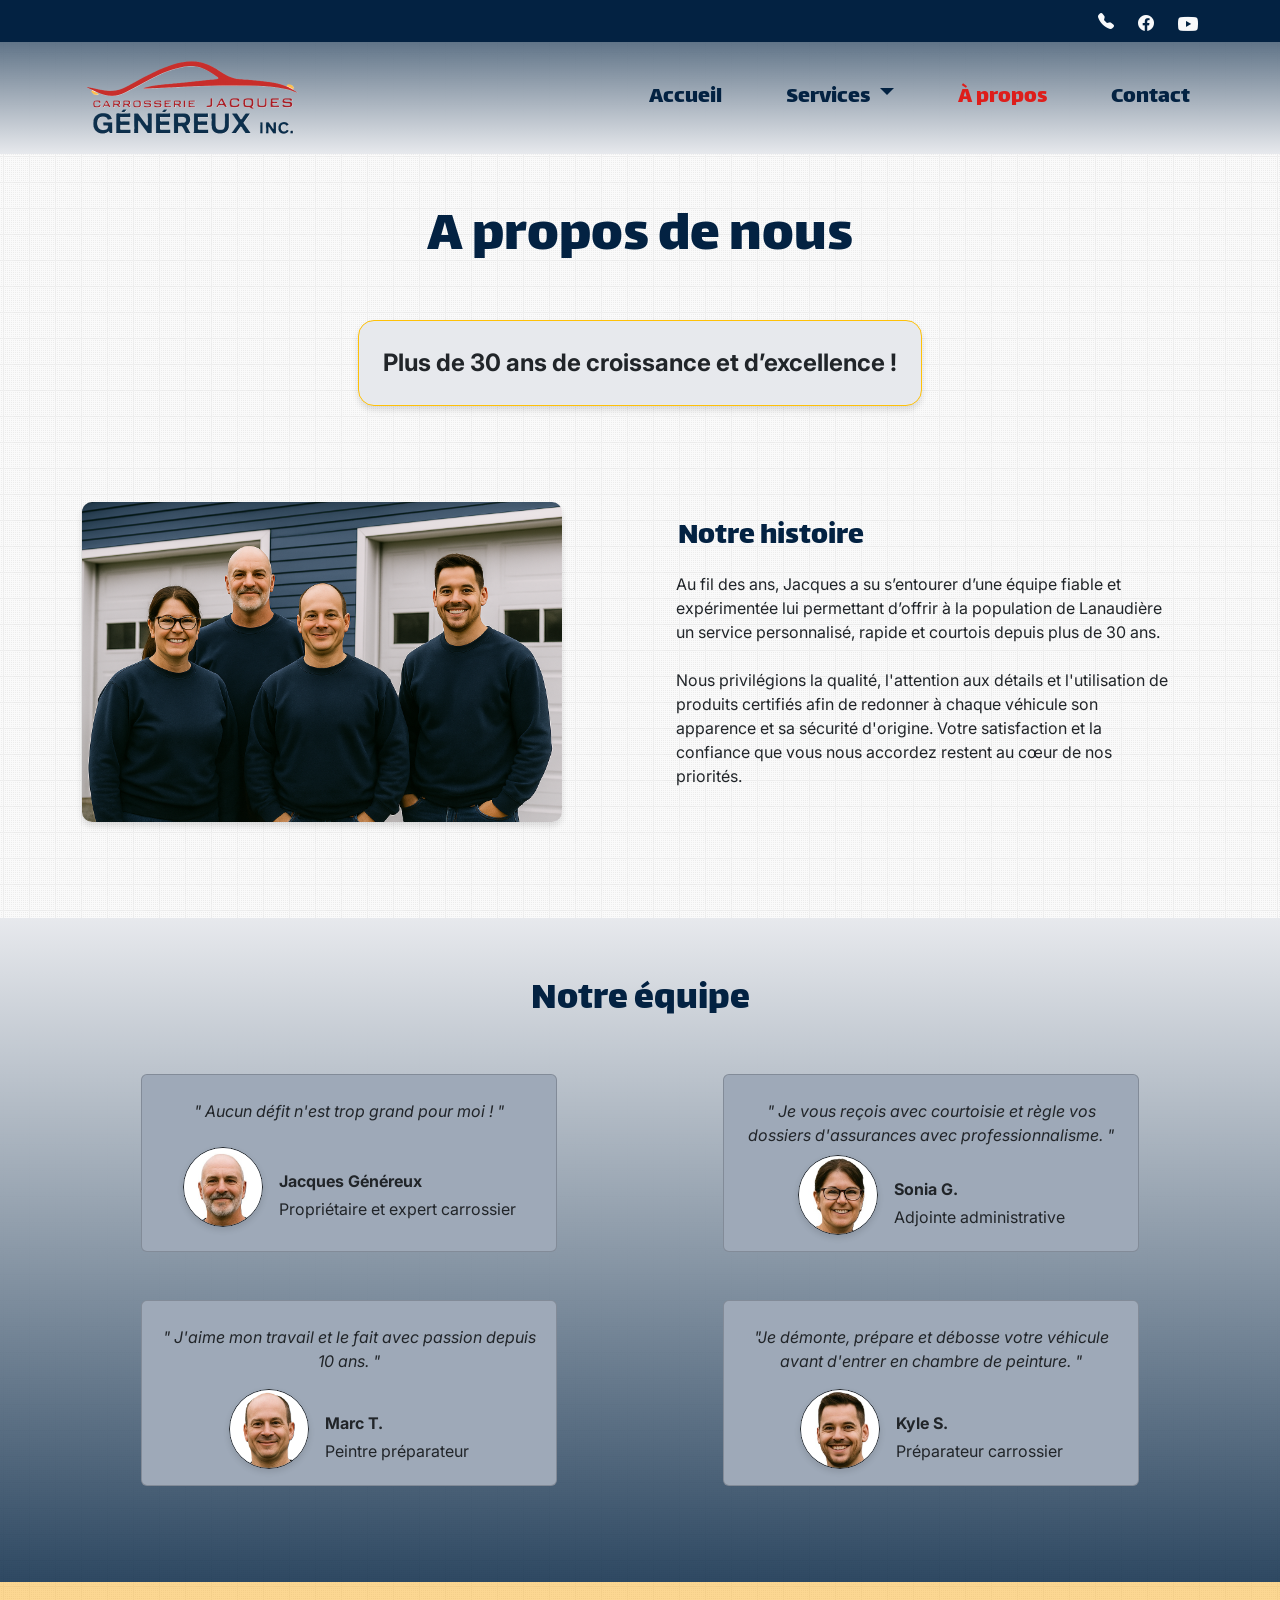
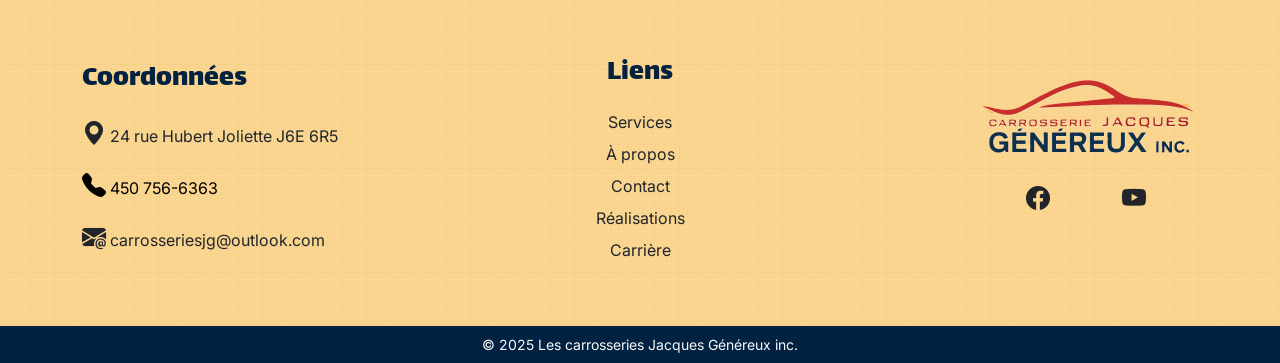
==== apropos.html @ 78e200a3 "Ajouter les sections  Contactez-nous, horaire et carrière et faire plusieurs ajustement images et st" ====
<!DOCTYPE html>
<html lang="fr">

<head>
    <meta charset="utf-8">
    <title>Les carrosseries Jacques Généreux inc.</title>
    <meta name="description" content="Projet synthèse - Peinture Debosselage Roger Dubé Inc.">
    <meta name="viewport" content="width=device-width, initial-scale=1">
    <link rel="preconnect" href="https://fonts.googleapis.com">
    <link rel="preconnect" href="https://fonts.gstatic.com" crossorigin>
    <link href="https://cdn.jsdelivr.net/npm/bootstrap@5.3.8/dist/css/bootstrap.min.css" rel="stylesheet"
        integrity="sha384-sRIl4kxILFvY47J16cr9ZwB07vP4J8+LH7qKQnuqkuIAvNWLzeN8tE5YBujZqJLB" crossorigin="anonymous">
    <link rel="stylesheet" href="https://cdn.jsdelivr.net/npm/bootstrap-icons@1.11.3/font/bootstrap-icons.min.css">
    <link rel="stylesheet" href="styles/style.css">
    <link rel="stylesheet" href="styles/theme.css">
    <link rel="stylesheet" href="styles/components.css">
    <link rel="shortcut icon" href="images/favicon.ico" type="image/x-icon">
</head>

<body>
    <a class="screen-reader-text" href="#main-content">Aller au contenu principal</a>
    <header class="mx-0 px-0 section-header">
        <!-- Navigation secondaire -->
        <div class="topbar py-0 pb-0 mb-0 text-light bg-dark">
            <div class="container d-flex justify-content-end align-items-center gap-4 py-0">
                <a href="tel:4501234567" class=" text-decoration-none d-flex align-items-center" aria-label="Téléphone">
                    <i class="bi bi-telephone-fill  text-light fs-6 "></i>
                </a>
                <a href="https://www.facebook.com/carrosserieJacquesgenereux" target="_blank" class="text-dark fs-4"
                    aria-label="Facebook">
                    <i class="bi bi-facebook  text-light fs-6 "></i>
                </a>
                <a href="https://www.youtube.com/@2Street" target="_blank" class="text-dark fs-3" aria-label="YouTube">
                    <i class="bi bi-youtube text-light  fs-5 "></i>
                </a>
            </div>
        </div>
        <!-- Navigation principale -->
        <nav class="navbar navbar-expand-lg border-body border-bg main-nav" data-bs-theme="fw-light">
            <div class="container">
                <a class="navbar-brand d-flex align-items-center pe-3" href="index.html">
                    <img src="images/logo.png" alt="Les carrosseries Jacques Généreux inc."
                        class="d-inline-block align-text-center me-3">
                </a>
                <button class="navbar-toggler" type="button" data-bs-toggle="collapse" data-bs-target="#navbarNav"
                    aria-controls="navbarNav" aria-expanded="false" aria-label="Toggle navigation">
                    <span class="navbar-toggler-icon"></span>
                </button>
                <div class="collapse navbar-collapse justify-content-end" id="navbarNav">
                    <ul class="navbar-nav">
                        <li class="nav-item">
                            <a class=" nav-link" href="index.html">Accueil</a>
                        </li>
                        <!-- Services avec sous-menu -->
                        <li class="nav-item dropdown">
                            <a class=" nav-link dropdown-toggle" href="services.html" id="servicesDropdown"
                                role="button" data-bs-toggle="dropdown" aria-expanded="false">
                                Services
                            </a>
                            <ul class="dropdown-menu" aria-labelledby="servicesDropdown">
                                <li><a class="dropdown-item" href="services.html">Nos services</a></li>
                                <li><a class="dropdown-item" href="realisations.html">Nos réalisations</a></li>
                            </ul>
                        </li>
                        <li class="nav-item">
                            <a class="active nav-link" href="apropos.html">À&nbsp;propos</a>
                        </li>
                        <li class="nav-item">
                            <a class="nav-link" href="contact.html">Contact</a>
                        </li>
                    </ul>
                </div>
            </div>
        </nav>
    </header>
    <main class="container-fluid mx-0 px-0" id="main-content">
        <!--   Section a propos de nous -->
        <section class="container  pb-5">
            <h1 class="text-center pt-0 mt-5 mb-5">A propos de nous</h1>
            <div class="text-center">
                <p class="fs-4 mb-3 mb-md-5 rounded-4 py-4 border border-warning d-inline-block px-4 fw-bold">Plus de
                    30&nbsp;ans de croissance et d’excellence&nbsp;!</p>
            </div>
            <div class="row align-items-center align-items-lg-start mb-5 mt-5">
                <div
                    class=" col-12 order-1 col-md-12 order-md-1 col-lg-6 order-lg-2 text-center text-md-center text-lg-start mb-3">
                    <h2 class=" fs-2 text-md-center text-lg-start mx-lg-3">Notre histoire</h2>
                    <p class="mb-0  mx-lg-4">Au fil des ans, Jacques a su s’entourer d’une équipe fiable et expérimentée
                        lui permettant d’offrir à la population de Lanaudière un service personnalisé, rapide et
                        courtois depuis plus de 30 ans. <br><br>
                        Nous privilégions la qualité, l'attention aux détails et l'utilisation de produits certifiés
                        afin de redonner à chaque véhicule son apparence et sa sécurité d'origine. Votre satisfaction et
                        la confiance que vous nous accordez restent au cœur de nos priorités.
                        <br>
                    </p>
                </div>
                <div id="estimation"
                    class="col-12 order-2 col-md-12 order-md-1 col-lg-6 text-center text-md-center text-lg-start">
                    <img class="card-services" src="images/employe-equipe.png"
                        alt="Équipe de Carrosserie Jacques Généreux">
                </div>
            </div>
        </section>
        <!-- Section Notre équipe -->
        <section class="container-fluid section-3  text-center pt-5 pb-5">
            <h2 class="text-center pb-5 ">Notre équipe</h2>
            <div class="container  pb-5">
                <div class="row justify-content-center g-5">
                    <!-- Carte employé Jacques -->
                    <div class="col-12 col-md-6 col-lg-6 d-flex justify-content-center">
                        <div class="card card-employe text-center  bg-custom">
                            <div class="card-body">
                                <p class="card-title fst-italic mt-2">
                                    " Aucun défit n'est trop grand pour moi&nbsp;!&nbsp;"
                                </p>
                                <div
                                    class="d-flex flex-column flex-md-row align-items-center justify-content-center gap-3 mt-4">
                                    <div class="medaillon-wrapper">
                                        <img src="images/employe-Jacques.jpg" class="medaillon border border-primary"
                                            alt="Jacques Généreux Propriétaire">
                                    </div>
                                    <div class="text-center text-md-start mt-1 mt-md-3">
                                        <p class="mb-1"><strong>Jacques Généreux</strong></p>
                                        <p class="mb-0">Propriétaire et expert carrossier</p>
                                    </div>
                                </div>
                            </div>
                        </div>
                    </div>
                    <!-- Carte employé Sonia -->
                    <div class="col-12 col-md-6 col-lg-6 d-flex justify-content-center">
                        <div class="card card-employe text-center  bg-custom">
                            <div class="card-body">
                                <p class="card-title fst-italic mt-2 ">
                                    "&nbsp;Je vous reçois avec courtoisie et règle vos dossiers d'assurances avec
                                    professionnalisme.&nbsp;"
                                </p>
                                <div
                                    class="d-flex flex-column flex-md-row align-items-center justify-content-center gap-3 ">
                                    <div class="medaillon-wrapper">
                                        <img src="images/employe-sonia.jpg" class="medaillon border border-primary"
                                            alt="Sonia G. Adjointe administrative">
                                    </div>
                                    <div class="text-center text-md-start mt-1 mt-md-3">
                                        <p class="mb-1"><strong>Sonia G.</strong></p>
                                        <p class="mb-0">Adjointe administrative</p>
                                    </div>
                                </div>
                            </div>
                        </div>
                    </div>
                    <!-- Carte employé Marc -->
                    <div class="col-12 col-md-6 col-lg-6 d-flex justify-content-center">
                        <div class="card card-employe text-center  bg-custom">
                            <div class="card-body">
                                <p class="card-title fst-italic mt-2">
                                    "&nbsp;J'aime mon travail et le fait avec passion depuis 10 ans.&nbsp;"
                                </p>
                                <div
                                    class="d-flex flex-column flex-md-row align-items-center justify-content-center gap-3 mt-1 mt-md-3">
                                    <div class="medaillon-wrapper">
                                        <img src="images/employe-marc.png" class="medaillon border border-primary"
                                            alt="Marc T. Peintre préparateur">
                                    </div>
                                    <div class="text-center text-md-start mt-1 mt-md-3">
                                        <p class="mb-1"><strong>Marc T. </strong></p>
                                        <p class="mb-0">Peintre préparateur</p>
                                    </div>
                                </div>
                            </div>
                        </div>
                    </div>
                    <!-- Carte employé Kyle -->
                    <div class="col-12 col-md-6 col-lg-6 d-flex justify-content-center">
                        <div class="card card-employe text-center  bg-custom">
                            <div class="card-body">
                                <p class="card-title fst-italic mt-2 ">
                                    "Je démonte, prépare et débosse votre véhicule avant d'entrer en chambre de
                                    peinture.&nbsp;"
                                </p>
                                <div
                                    class="d-flex flex-column flex-md-row align-items-center justify-content-center gap-3 mt-3">
                                    <div class="medaillon-wrapper">
                                        <img src="images/employe-kyle.jpg" class="medaillon border border-primary"
                                            alt="Kyle S. Préparateur carrossier">
                                    </div>
                                    <div class="text-center text-md-start mt-1 mt-md-3">
                                        <p class="mb-1"><strong>Kyle S.</strong></p>
                                        <p class="mb-0">Préparateur carrossier</p>
                                    </div>
                                </div>
                            </div>
                        </div>
                    </div>
                </div>
            </div>

        </section>
    </main>
    <!-- Pied de page -->
    <footer class="container-fluid section-footer mt-0 mb-0 pt-5 ">
        <div class="container">
            <div class="row gy-4 align-items-center">
                <!-- Colonne 1 : Coordonnées -->
                <div class="col-md-4 text-center text-md-start">
                    <h3 class="text-md-start mt-4 mb-4 mb-md-3">Coordonnées</h3>
                    <p class="mb-3 fs-lg-5 fs-md-5 "><i
                            class="bi bi-geo-alt-fill me-1 fs-4 fs-md-5"></i>24&nbsp;rue&nbsp;Hubert&nbsp;Joliette&nbsp;J6E&nbsp;6R5
                    </p>
                    <p class="mb-3 text-black"><i class="bi bi-telephone-fill me-1 fs-4"></i><a href="tel:+14507566363"
                            class="" aria-label="14507566363">450
                            756-6363</a></p>
                    <p class="mb-3 fs-lg-5 fs-md-5 "><i class="bi bi-envelope-at-fill me-1 fs-4"></i><a
                            href="mailto:carrosseriesjg@outlook.com" class=""
                            aria-label="carrosseriesjg@outlook.com">carrosseriesjg@outlook.com</a></p>
                </div>
                <!-- Colonne 2 : Liens de navigation -->
                <div class="col-md-4 text-center">
                    <h3 class="mb-4 mt-4 mb-md-5 mb-lg-3">Liens</h3>
                    <ul class="list-unstyled mb-2">
                        <li class="pb-3 pb-md-2"><a href="services.html" class="">Services</a>
                        </li>
                        <li class="pb-3 pb-md-2"><a href="apropos.html" class=" pb-2">À&nbsp;propos</a></li>
                        <li class="pb-3 pb-md-2"><a href="contact.html" class="  mb-2">Contact</a>
                        </li>
                        <li class="pb-3 pb-md-2"><a href="realisations.html" class="  mb-2">Réalisations</a></li>
                        <li class="pb-3 pb-md-2"><a href="contact.html" class=" ">Carrière</a>
                        </li>
                    </ul>
                </div>
                <!-- Colonne 3 : Logo + texte -->
                <div class="col-md-4 text-center text-md-end">
                    <a href="index.html" class=" fs-3"><img src="images/logo.png"
                            alt="Les carrosseries Jacques Généreux inc." class="mb-3"></a>
                    <p class="text-center text-md-end text-xl-end"> <a
                            href="https://www.facebook.com/carrosserieJacquesgenereux" target="_blank" class=" fs-4"
                            aria-label="Facebook">
                            <i class="bi bi-facebook me-1 fs-4  px-2 px-md-3"></i></a>
                        <a href="https://www.youtube.com/@2Street" target="_blank" class=" fs-3" aria-label="YouTube">
                            <i class="bi bi-youtube me-1 fs-4  px-3 px-md-5"></i></a>
                    </p>
                </div>
            </div>
            <!-- Bas de page -->
        </div>
        <div class="container-fluid text-center small text-light bg-dark py-2 mt-5">
            © 2025 Les carrosseries Jacques Généreux&nbsp;inc.
        </div>
    </footer>
    <script src="https://cdn.jsdelivr.net/npm/bootstrap@5.3.8/dist/js/bootstrap.bundle.min.js"
        integrity="sha384-FKyoEForCGlyvwx9Hj09JcYn3nv7wiPVlz7YYwJrWVcXK/BmnVDxM+D2scQbITxI"
        crossorigin="anonymous"></script>
</body>

</html>
---- styles/style.css ----
@import url('https://fonts.googleapis.com/css2?family=Allura&family=Inter:ital,opsz,wght@0,14..32,100..900;1,14..32,100..900&family=Lalezar&family=Lavishly+Yours&display=swap');

:root {

  --bs-body-bg: #E7E9ED;
  --bs-body-bg-rgb: 231, 233, 237;
  --bs-header-bg: #032242;
  --text-primary: #e7e9ed;
  --text-info: #282828;
  --text-error: #de1e1b;

  --bs-font-sans-serif: "Inter", sans-serif;
}

*,
*::before,
*::after {
  box-sizing: border-box;
}

body {
  margin: 0;
  padding: 0;
  background-color: var(--bs-body-bg);
  background-image: url("../images/bg-light-pattern.gif");
  background-size: auto, cover;
  background-position: top, top;

}

/* Polices */
.lalezar-regular {
  font-family: "Lalezar", sans-serif;
  font-weight: 400;
  font-style: normal;
}

.inter {
  font-family: "Inter", sans-serif;
  font-weight: 400;
  font-style: normal;
}

.screen-reader-text {
  border: 0;
  clip-path: inset(50%);
  height: 1px;
  margin: -1px;
  overflow: hidden;
  padding: 0;
  position: absolute;
  width: 1px;
  word-wrap: normal !important;

  &:focus {
    background-color: var(--text-error);
    clip-path: none;
    color: var(--text-primary);
    display: block;
    font-size: var(--bs-font-sans-serif);
    left: 5px;
    height: auto;
    line-height: normal;
    padding: 15px 23px 14px;
    top: 5px;
    text-decoration: none;
    width: auto;
    z-index: 100000;
  }
}


/* Sections Hero  */
.hero {
  background-image: linear-gradient(to top, rgba(255, 255, 255, 0), rgba(231, 233, 237, 0)), url("../images/hero-cropped.jpg");
  background-size: auto, cover;
  background-position: top, center;
  min-height: 500px;
  margin: 0;
  padding: 0;

  & h1 {
    color: var(--text-warning);
    text-transform: var(--bs-body-bg);
    background-color: #00020793;
    margin-top: 100px;
    text-shadow: 0 0 10px var(--text-error), 0 0 20px var(--text-error);

  }

  @media (max-width:800px) {
    background-image: linear-gradient(to top, rgba(5, 5, 5, 0.397), rgba(0, 0, 0, 0.548)), url("../images/hero-cropped.jpg");
    background-size: auto, cover;
    background-position: top, center;
    min-height: 50% !important;

    & h1 {
      color: var(--text-warning);
      background-color: inherit;
      margin-top: 100px;
      text-shadow: 0 0 10px var(--text-error), 0 0 20px var(--text-info);
      transition: text-shadow 0.3s ease;
    }

  }
}
 
/* Sections Entête et bas de page */
.section-header {
  background: linear-gradient(to bottom, #032342d2, #E7E9ED);
}

.section-footer {
  background-color: var(--bg-warning-transparent);
  margin: 0;
  padding: 0;
}

.section-1 {
  background: var(--bg-info);
  background-image: linear-gradient(to top, rgba(0, 2, 14, 0.411), rgba(10, 10, 10, 0.212)), url("../images/service-polir-vehicule-rouge.jpg");
  background-blend-mode: darken;
  background-size: auto, cover;
  background-position: top, top;
}

.section-2 {
  background: var(--bg-info);
  background-image: linear-gradient(to top, rgba(0, 2, 14, 0.411), rgba(10, 10, 10, 0.212)),  url("../images/service-polissage.jpg");
  background-blend-mode: darken;
  background-size: auto, cover;
  background-position: center, center
}

.section-3 {
  background: linear-gradient(to top, #032342d2, #E7E9ED);

  & .ref-logo {
    width: 100px;
  }
}


/* Titre */
h1 {
  font-family: "Lalezar", sans-serif;
  text-align: center;
  font-weight: 100;
  font-size: 60px;
  line-height: 70px;
  padding-top: 70px;

  @media (max-width:800px) {
    font-size: 35px;
    line-height: 50px;
    padding-top: 50px;
  }
}

h2 {
  font-family: "Lalezar", sans-serif;
  text-align: center;
  font-weight: 10;
  font-size: 40px;
  line-height: 50px;
  margin: 0;
  padding: 10px;

  @media (max-width:800px) {
    font-size: 30px;
    line-height: 40px;
  }
}

h3 {
  font-family: "Lalezar", sans-serif;
  text-align: center;
  font-weight: 100;
  font-size: 30px;
  line-height: 40px;

  @media (max-width:800px) {
    font-size: 24px;
    line-height: 34px;
  }
}

a {
  text-decoration: none;

  &:hover {
    color: var(--bs-link-hover-color);
    text-decoration: none;
  }
}

/* Tableau Horaire */
.horaire {
  border-collapse: separate;
  border-spacing: 2px 4px;
  border: 1px solid var(--bs-header-bg);
  border-radius: 10px;
  background-color: var(--bg-info);
  text-align: center;
  max-width: 430px;

  margin: 20px auto;
  box-shadow: 0 0 3px rgba(0, 0, 0, 0.1);

  & td,
  th {
    padding: 6px 12px;
    border: 1px solid var(--bs-header-bg);
    background-color: var(--bs-body-bg);
    color: var(--text-info);
  }

  & th:first-child {
    text-align: left;
    padding-left: 10px;
  }
}


/* Cartes pivotantes*/

.flip-card {
  background-color: transparent;
  width: 400px;
  height: 250px;
  perspective: 1000px;
  margin: 50px auto;

  &.flip-card img {
    width: 100%;
    height: 100%;
    object-fit: cover;
  }

  &:hover .flip-card-inner {
    transform: rotateY(180deg);
  }
}

.flip-card-inner {
  position: relative;
  width: 100%;
  height: 100%;
  text-align: center;
  transition: transform 0.8s;
  transform-style: preserve-3d;
  box-shadow: 0 4px 8px 0 rgba(0, 0, 0, 0.2);
  border-radius: 10px;
}

.flip-card-front {
  position: absolute;
  width: 100%;
  height: 100%;
  -webkit-backface-visibility: hidden;
  backface-visibility: hidden;
  border-radius: 10px;
  overflow: hidden;
  background-color: var(--bs-header-bg);
  color: rgb(255, 255, 255);
  border: 1px solid var(--text-info);

  & p {
    position: absolute;
    background-color: var(--bs-header-bg);
    top: 95%;
    left: 50%;
    width: 100%;
    transform: translate(-50%, -50%);
    font-size: 1.3rem;
    font-weight: 300;
  }
}

.flip-card-back {
  position: absolute;
  width: 100%;
  height: 100%;
  -webkit-backface-visibility: hidden;
  backface-visibility: hidden;
  border-radius: 10px;
  overflow: hidden;
  background-color: var(--text-error);
  color: white;
  transform: rotateY(180deg);
  border: 1px solid var(--text-info);

  & p {
    position: absolute;
    background-color: var(--bs-header-bg);
    top: 95%;
    left: 50%;
    width: 100%;
    transform: translate(-50%, -50%);
    font-size: 1.3rem;
    font-weight: 300;
  }
}


/* Cartes */
.card-serv-accueil {
  width: 22rem;
  height: auto;
  box-shadow: 0 4px 6px rgba(0, 0, 0, 0.12);
  border: var(--bs-header-bg) 1px solid;

  @media (max-width:800px) {
    width: 22rem;
  }
}

.card-temoignage {
  width: 26rem;

  @media (max-width:800px) {
    width: 24rem;
  }

  @media (max-width:400px) {
    width: 20rem;
  }
}

.card-services {
  width: 30rem;
  border-radius: 10px;
  box-shadow: 0 4px 6px rgba(0, 0, 0, 0.12);

  @media (max-width:800px) {
    width: 24rem;
  }

  @media (max-width:400px) {
    width: 20rem;
  }

}

.card-employe {
  width: 26rem;

  @media (max-width:800px) {
    width: 24rem;
  }

  @media (max-width:400px) {
    width: 20rem;
  }
}

.medaillon {
  width: 80px;
  height: 80px;
  flex: 0 0 80px;
  object-fit: cover;
  border-radius: 50%;
  display: block;
}

.medaillon-wrapper {
  width: 80px;
  height: 80px;
  display: inline-flex;
  align-items: center;
  justify-content: center;
  border-radius: 50%;
  overflow: hidden;
  box-shadow: 0 3px 6px rgba(0, 0, 0, 0.12);
  background: var(--bg-success)
}

/* Carousel */

.carousel-custom {
  max-width: 500px;
  justify-content: center;
}

.carousel-indicators {
  position: static;
  margin-top: 30px;
  justify-content: center;

  & .active {
    background-color: var(--text-error);
    opacity: 1;
  }

  & [data-bs-target] {
    border: 1px solid var(--text-info);
    background-color: var(--bs-header-bg);
    width: 12px;
    height: 12px;
    margin: 0 6px;
    border-radius: 50%;
    opacity: 0.5;

    &:hover {
      background-color: var(--text-error);
      opacity: 1;
    }

    &.active {
      background-color: var(--text-error);
      opacity: 1;
    }
  }
}

/*   animation slide-in-left  */

.slide-in-left {
  opacity: 0;
  transform: translateX(-100px);
  transition: opacity 0.2s ease, transform 0.2s ease;

  &.active {
    opacity: 1;
    transform: translateX(0);
  }
}

/* animation logo référence*/

.ref-logo {
  opacity: 0;
  transform: translateY(20px);
  transition: opacity 0.6s ease, transform 0.6s ease;

  &.visible {
    opacity: 1;
    transform: translateY(0);
  }

  &:nth-of-type(1) {
    transition-delay: 0.1s;
  }
}

.border-error { 
    border: var(--text-error) 1px outset;
    background-color: var(--text-primary);
    box-shadow: 0 4px 6px rgba(0, 0, 0, 0.12);
    }

.border-warning { 
    border: var(--bs-header-bg) 1px outset;
     background-color: var(--text-primary);
     box-shadow: 0 4px 6px rgba(0, 0, 0, 0.12);
    }
---- styles/theme.css ----
:root {
    --bs-border-color: #032242;
    --btn-text-color: #ffffff;
    --bs-primary: #e7e9ed;
    --bs-primary-rgb: rgb(231, 233, 237);
    --bg-primary: #e7e9ed;
    --bs-body-bg: #e7e9ed;

    --text-primary: #e7e9ed;

    --bs-custom: #5584c7;
    --bs-custom-rgb: rgb(85, 132, 199);

    --bs-success: #9ea9b8;
    --bs-success-rgb: rgb(158, 169, 184);

    --bg-success: #9ea9b8;
    --bg-success-rgb: rgb(158, 169, 184);

    --bs-secondary: #032242;
    --bs-secondary-rgb: rgb(3, 34, 66);
    --text-secondary: #032242;
    --text-secondary-rgb: rgb(3, 34, 66);
    --bg-secondary: #032242;
    --bg-secondary-rgb: rgb(3, 34, 66);

    --bs-dark: #032242;
    --bs-dark-rgb: 3, 34, 66;

    --bs-topbar-color: #de1e1b;
    --bs-topbar-color-rgb: rgb(222, 30, 27);
    --bs-topbar-hover-color: #de1e1b;
    --bs-topbar-hover-color-rgb: rgb(222, 30, 27);

    --bs-navbar-color: #032242;
    --bs-navbar-color-rgb: rgb(3, 34, 66);
    --bs-navbar-hover-color: #de1e1b;
    --bs-navbar-hover-color-rgb: rgb(222, 30, 27);
    --bs-navbar-active-color: #de1e1b;
    --bs-navbar-active-color-rgb: rgb(222, 30, 27);

    --bs-heading-color: #032242;

    --bs-body-bg: #E7E9ED;
    --bs-body-bg-rgb: 231, 233, 237;
    --bs-header-bg: #032242;
    --bs-section-bg: #0323429a;

    --bs-link-color: #282828;
    --bs-link-color-rgb: rgb(40, 40, 40);
    --bs-link-hover-color: #de1e1b;
    --bs-link-hover-color-rgb: rgb(222, 30, 27);

    --text-primary: #e7e9ed;
    --text-secondary: #032242;
    --text-info: #282828;
    --text-success: #9ea9b8;
    --text-warning: #fcaa13;
    --bg-warning: #fcaa13;
    --bg-warning-rgb: rgb(252, 170, 19);
    --bg-warning-transparent: #fcaa1373;

    --text-error: #de1e1b;
    --bs-border-color-error: #de1e1b;

    --bs-font-sans-serif: "Inter", sans-serif;
    --bs-text: "Lalezar", Helvetica, sans-serif;
}
---- styles/components.css ----
.btn-primary {
    --bs-btn-bg: var(--bs-secondary);
    --bs-btn-border-color: var(--bs-primary);
    --bs-btn-color: var(--btn-text-color);
    --bs-btn-hover-color: var(--btn-text-color);
    --bs-btn-hover-bg: var(--bg-primary);
    --bs-btn-hover-color: var(--text-secondary);
    --bs-btn-hover-border-color: color-mix(in srgb, var(--bs-success), black 25%);
    --bs-btn-active-bg: var(--bs-warning);
    --bs-btn-active-color: var(--text-info);
     --bs-btn-active-border-color: var(--text-info);
    border-radius: 10px;
    border-width: 1px;
    margin-top: 40px;
    font-weight: 400;
    font-size: 1.2rem;
}


.btn-success  {
    --bs-btn-bg: var(--bs-border-color-error);
    --bs-btn-border-color: var(--bs-primary);
    --bs-btn-color: var(--btn-text-color);
    --bs-btn-hover-bg: var(--bg-primary);
    --bs-btn-hover-color: var(--text-error);
    --bs-btn-hover-border-color: color-mix(in srgb, var(--bs-success), black );
   --bs-btn-active-bg: var(--bg-warning);
    --bs-btn-active-color: var(--text-info);
    --bs-btn-active-border-color: var(--text-info);
    
    border-radius: 10px;
    border-width: 1px;
    font-weight: 400;
    font-size: 1.2rem;
}


.carousel-control-prev-icon,
.carousel-control-next-icon {
    filter: brightness(1);
    background-color: var(--text-info);
    border-radius: 50%;
    padding: 10px;
}

.navbar-nav {
    --bs-nav-link-padding-x: 10px;
    --bs-nav-link-padding-y: 10px;
    --bs-nav-link-margin-x: 0px;
    --bs-nav-link-margin-y: 0px;
    --bs-nav-link-font-size: 1.5rem;
    --bs-nav-link-font-weight: 300;
    --bs-nav-link-color: var(--bs-navbar-color-rgb);
    --bs-nav-link-hover-color: var(--bs-navbar-hover-color-rgb);
    --bs-nav-link-active-color: var(--bs-navbar-active-color-rgb);
    font-family: "Lalezar", sans-serif;
    line-height: 1.2;
}


.navbar-nav .nav-item  .nav-link.active, .navbar-nav .nav-link.show {
    color: var(--bs-navbar-active-color-rgb);
    line-height: 1.2;
}

.nav-item {
margin-left: 3rem;
}

.bg-custom {
    background-color: #9ea9b8 !important;
}
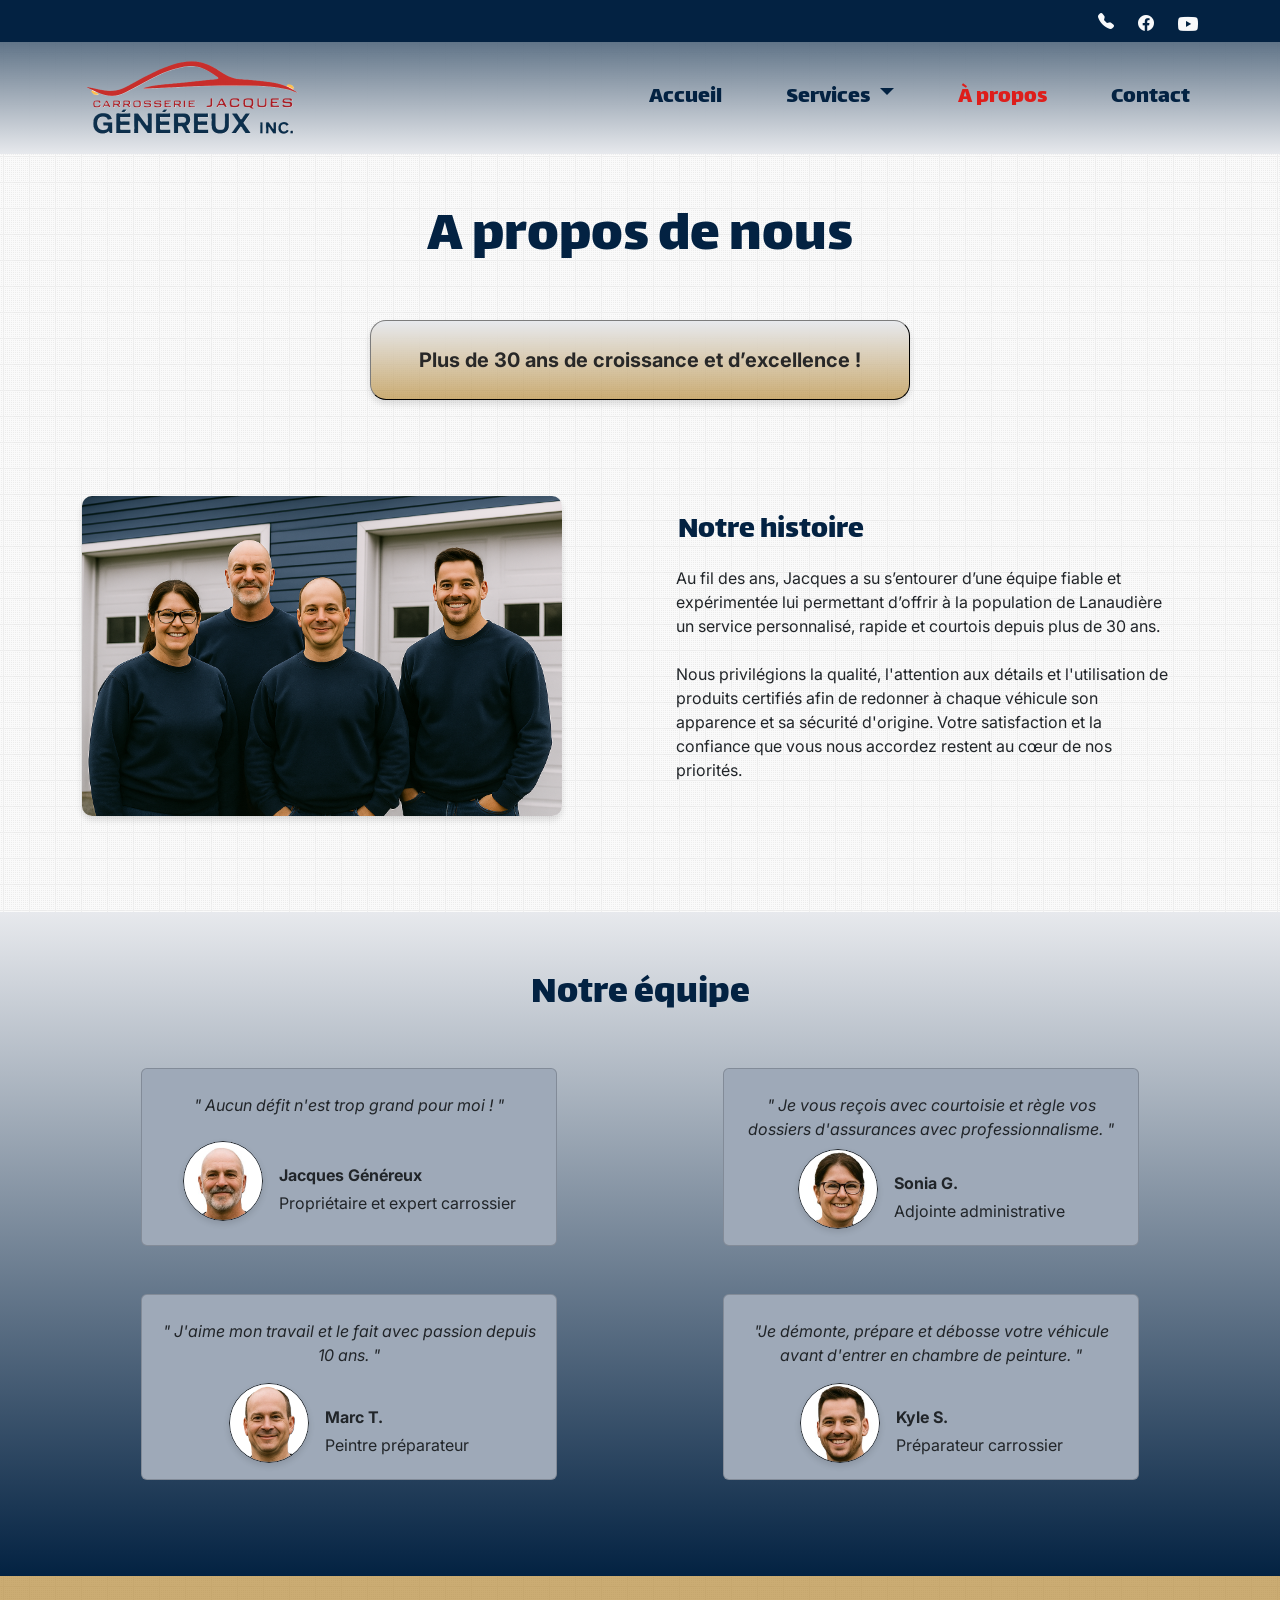
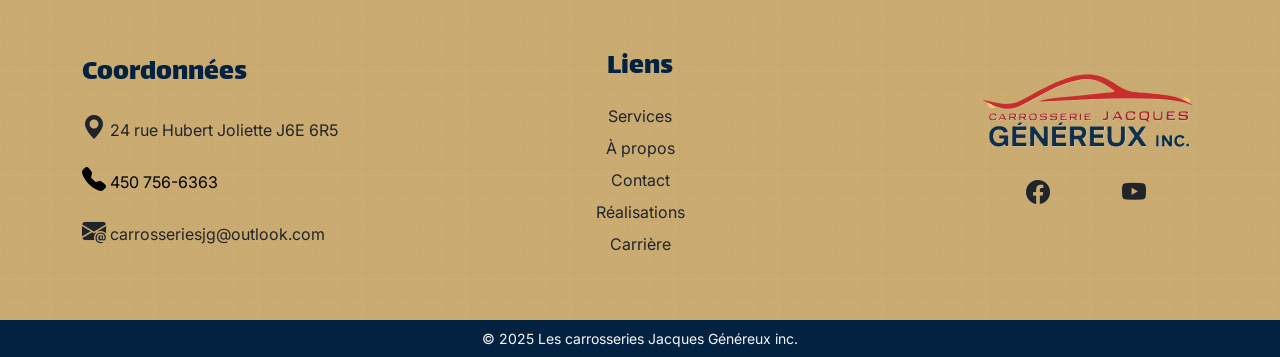
==== commit 5560fce5: "Modifier Google map, tester responsive sur mobile, valider W3C, lighthouse et Wave" ====
--- a/apropos.html
+++ b/apropos.html
@@ -78,7 +78,7 @@
         <section class="container  pb-5">
             <h1 class="text-center pt-0 mt-5 mb-5">A propos de nous</h1>
             <div class="text-center">
-                <p class="fs-4 mb-3 mb-md-5 rounded-4 py-4 border border-warning d-inline-block px-4 fw-bold">Plus de
+                <p class="fs-5 mb-3 mb-md-5 rounded-4 py-4 border-texte d-inline-block px-5 fw-bold">Plus de
                     30&nbsp;ans de croissance et d’excellence&nbsp;!</p>
             </div>
             <div class="row align-items-center align-items-lg-start mb-5 mt-5">
@@ -102,7 +102,7 @@
             </div>
         </section>
         <!-- Section Notre équipe -->
-        <section class="container-fluid section-3  text-center pt-5 pb-5">
+        <section class="container-fluid section-degradee  text-center pt-5 pb-5">
             <h2 class="text-center pb-5 ">Notre équipe</h2>
             <div class="container  pb-5">
                 <div class="row justify-content-center g-5">
@@ -218,13 +218,13 @@
                 <div class="col-md-4 text-center">
                     <h3 class="mb-4 mt-4 mb-md-5 mb-lg-3">Liens</h3>
                     <ul class="list-unstyled mb-2">
-                        <li class="pb-3 pb-md-2"><a href="services.html" class="">Services</a>
-                        </li>
-                        <li class="pb-3 pb-md-2"><a href="apropos.html" class=" pb-2">À&nbsp;propos</a></li>
-                        <li class="pb-3 pb-md-2"><a href="contact.html" class="  mb-2">Contact</a>
-                        </li>
-                        <li class="pb-3 pb-md-2"><a href="realisations.html" class="  mb-2">Réalisations</a></li>
-                        <li class="pb-3 pb-md-2"><a href="contact.html" class=" ">Carrière</a>
+                        <li class="pb-3 pb-md-2"><a href="services.html">Services</a>
+                        </li>
+                        <li class="pb-3 pb-md-2"><a href="apropos.html" class="pb-2">À&nbsp;propos</a></li>
+                        <li class="pb-3 pb-md-2"><a href="contact.html" class="mb-2">Contact</a>
+                        </li>
+                        <li class="pb-3 pb-md-2"><a href="realisations.html" class="mb-2">Réalisations</a></li>
+                        <li class="pb-3 pb-md-2"><a href="contact.html#carriere">Carrière</a>
                         </li>
                     </ul>
                 </div>
--- a/styles/style.css
+++ b/styles/style.css
@@ -70,7 +70,7 @@
 }
 
 
-/* Sections Hero  */
+/* Section Hero  */
 .hero {
   background-image: linear-gradient(to top, rgba(255, 255, 255, 0), rgba(231, 233, 237, 0)), url("../images/hero-cropped.jpg");
   background-size: auto, cover;
@@ -104,10 +104,10 @@
 
   }
 }
- 
-/* Sections Entête et bas de page */
+
+/* Background Sections, Entête et bas de page */
 .section-header {
-  background: linear-gradient(to bottom, #032342d2, #E7E9ED);
+  background: linear-gradient(to bottom, #032342d2, var(--bg-primary));
 }
 
 .section-footer {
@@ -116,7 +116,7 @@
   padding: 0;
 }
 
-.section-1 {
+.section-soumission {
   background: var(--bg-info);
   background-image: linear-gradient(to top, rgba(0, 2, 14, 0.411), rgba(10, 10, 10, 0.212)), url("../images/service-polir-vehicule-rouge.jpg");
   background-blend-mode: darken;
@@ -124,16 +124,16 @@
   background-position: top, top;
 }
 
-.section-2 {
+.section-horaire {
   background: var(--bg-info);
-  background-image: linear-gradient(to top, rgba(0, 2, 14, 0.411), rgba(10, 10, 10, 0.212)),  url("../images/service-polissage.jpg");
+  background-image: linear-gradient(to top, rgba(0, 2, 14, 0.411), rgba(10, 10, 10, 0.212)), url("../images/service-polissage.jpg");
   background-blend-mode: darken;
   background-size: auto, cover;
   background-position: center, center
 }
 
-.section-3 {
-  background: linear-gradient(to top, #032342d2, #E7E9ED);
+.section-degradee {
+  background: linear-gradient(to top, var(--bg-secondary), var(--bg-primary));
 
   & .ref-logo {
     width: 100px;
@@ -192,6 +192,13 @@
     color: var(--bs-link-hover-color);
     text-decoration: none;
   }
+}
+
+.border-texte {
+  border: var(--text-info) 1px outset;
+  color: var(--text-info);
+  background: linear-gradient(to bottom, var(--bs-body-bg), var(--bg-warning-transparent));
+  box-shadow: 0 4px 6px rgba(0, 0, 0, 0.12);
 }
 
 /* Tableau Horaire */
@@ -203,7 +210,6 @@
   background-color: var(--bg-info);
   text-align: center;
   max-width: 430px;
-
   margin: 20px auto;
   box-shadow: 0 0 3px rgba(0, 0, 0, 0.1);
 
@@ -441,16 +447,4 @@
   &:nth-of-type(1) {
     transition-delay: 0.1s;
   }
-}
-
-.border-error { 
-    border: var(--text-error) 1px outset;
-    background-color: var(--text-primary);
-    box-shadow: 0 4px 6px rgba(0, 0, 0, 0.12);
-    }
-
-.border-warning { 
-    border: var(--bs-header-bg) 1px outset;
-     background-color: var(--text-primary);
-     box-shadow: 0 4px 6px rgba(0, 0, 0, 0.12);
-    }+}
--- a/styles/theme.css
+++ b/styles/theme.css
@@ -58,7 +58,7 @@
     --text-warning: #fcaa13;
     --bg-warning: #fcaa13;
     --bg-warning-rgb: rgb(252, 170, 19);
-    --bg-warning-transparent: #fcaa1373;
+    --bg-warning-transparent: #aa751393;
 
     --text-error: #de1e1b;
     --bs-border-color-error: #de1e1b;
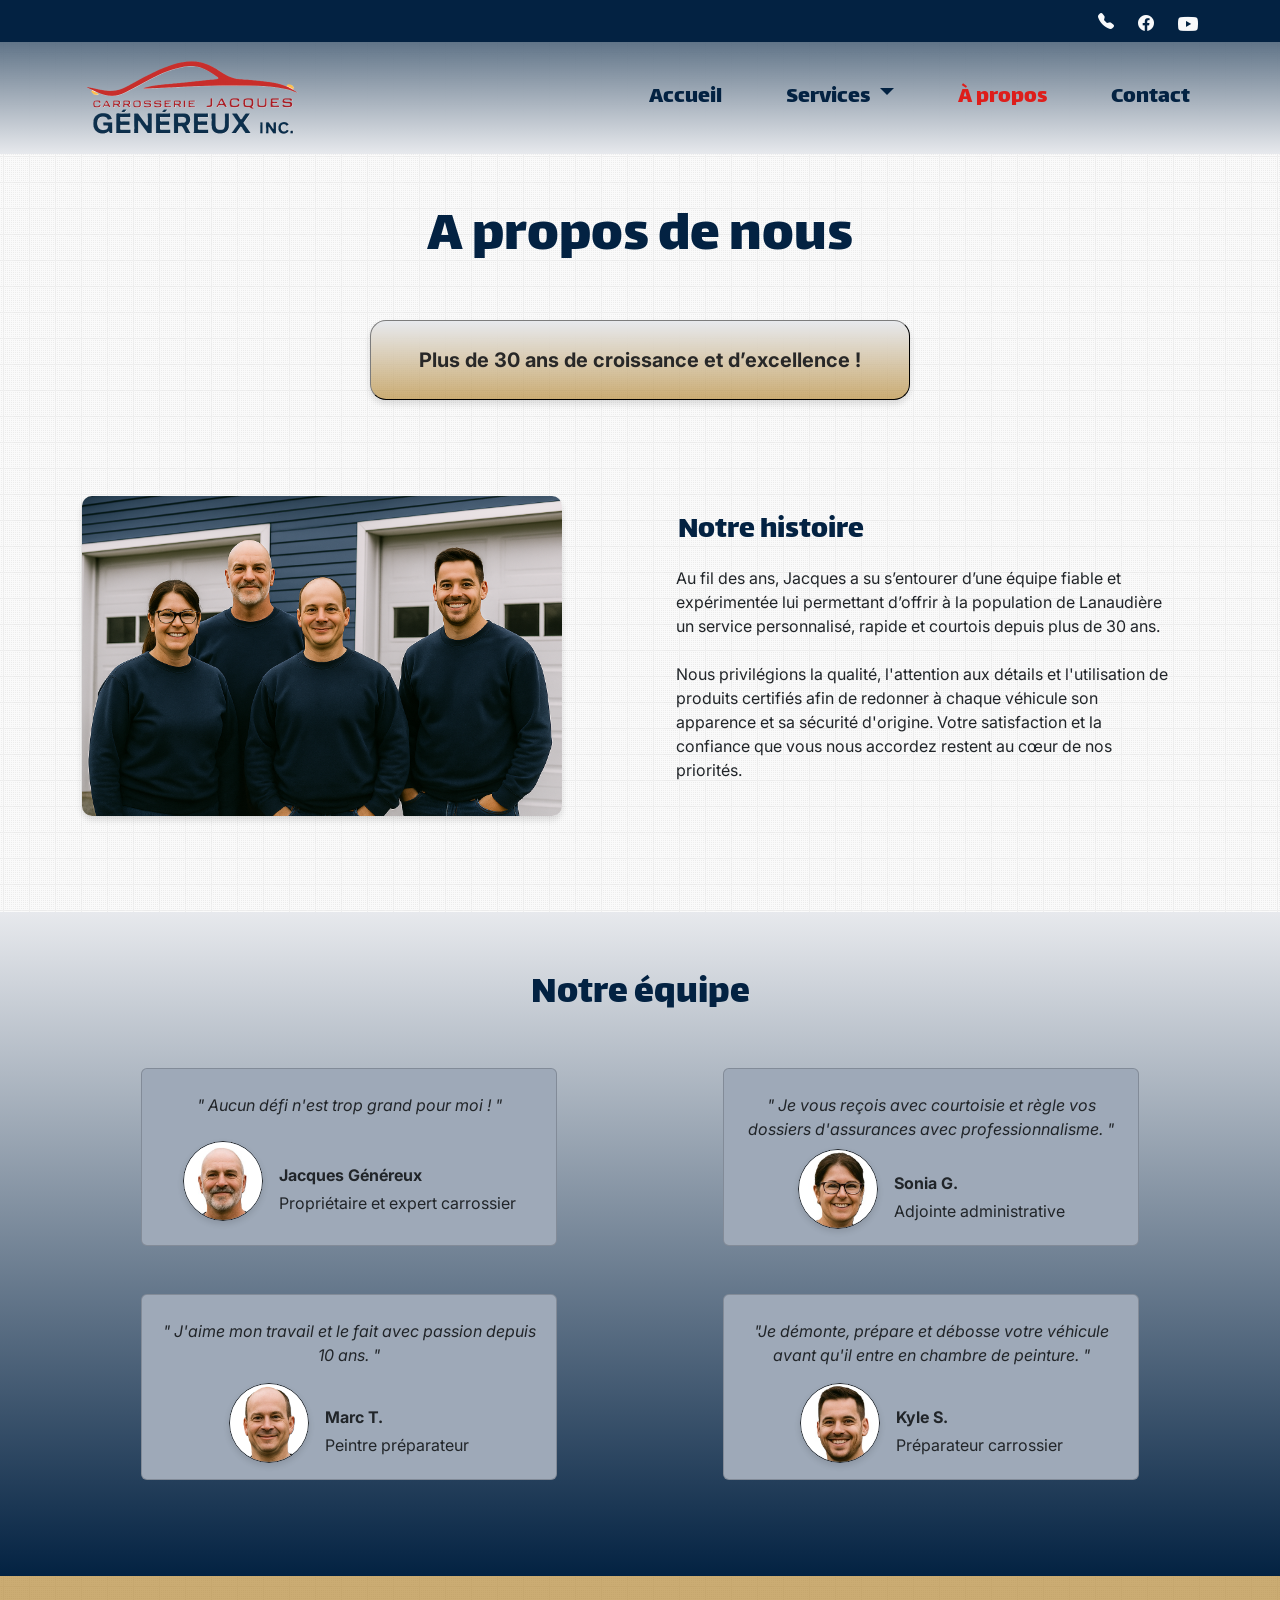
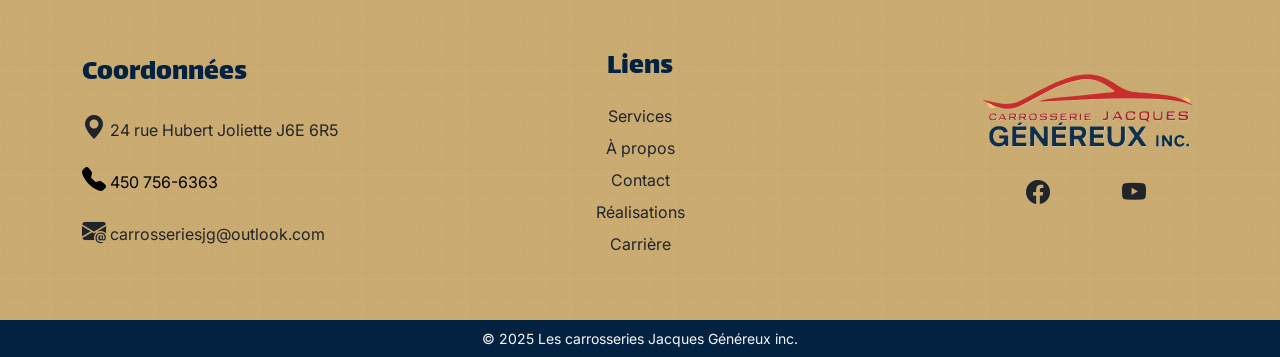
==== commit 05645353: "Correction orthographe et tableau horaire responsive" ====
--- a/apropos.html
+++ b/apropos.html
@@ -85,12 +85,8 @@
                 <div
                     class=" col-12 order-1 col-md-12 order-md-1 col-lg-6 order-lg-2 text-center text-md-center text-lg-start mb-3">
                     <h2 class=" fs-2 text-md-center text-lg-start mx-lg-3">Notre histoire</h2>
-                    <p class="mb-0  mx-lg-4">Au fil des ans, Jacques a su s’entourer d’une équipe fiable et expérimentée
-                        lui permettant d’offrir à la population de Lanaudière un service personnalisé, rapide et
-                        courtois depuis plus de 30 ans. <br><br>
-                        Nous privilégions la qualité, l'attention aux détails et l'utilisation de produits certifiés
-                        afin de redonner à chaque véhicule son apparence et sa sécurité d'origine. Votre satisfaction et
-                        la confiance que vous nous accordez restent au cœur de nos priorités.
+                    <p class="mb-0  mx-lg-4">Au fil des ans, Jacques a su s’entourer d’une équipe fiable et expérimentée lui permettant d’offrir à la population de Lanaudière un service personnalisé, rapide et courtois depuis plus de 30 ans. <br><br>
+                        Nous privilégions la qualité, l'attention aux détails et l'utilisation de produits certifiés afin de redonner à chaque véhicule son apparence et sa sécurité d'origine. Votre satisfaction et la confiance que vous nous accordez restent au cœur de nos priorités.
                         <br>
                     </p>
                 </div>
@@ -111,7 +107,7 @@
                         <div class="card card-employe text-center  bg-custom">
                             <div class="card-body">
                                 <p class="card-title fst-italic mt-2">
-                                    " Aucun défit n'est trop grand pour moi&nbsp;!&nbsp;"
+                                    " Aucun défi n'est trop grand pour moi&nbsp;!&nbsp;"
                                 </p>
                                 <div
                                     class="d-flex flex-column flex-md-row align-items-center justify-content-center gap-3 mt-4">
@@ -175,8 +171,7 @@
                         <div class="card card-employe text-center  bg-custom">
                             <div class="card-body">
                                 <p class="card-title fst-italic mt-2 ">
-                                    "Je démonte, prépare et débosse votre véhicule avant d'entrer en chambre de
-                                    peinture.&nbsp;"
+                                    "Je démonte, prépare et débosse votre véhicule avant qu'il entre en chambre de peinture.&nbsp;"
                                 </p>
                                 <div
                                     class="d-flex flex-column flex-md-row align-items-center justify-content-center gap-3 mt-3">
--- a/styles/style.css
+++ b/styles/style.css
@@ -209,7 +209,7 @@
   border-radius: 10px;
   background-color: var(--bg-info);
   text-align: center;
-  max-width: 430px;
+  max-width: 400px;
   margin: 20px auto;
   box-shadow: 0 0 3px rgba(0, 0, 0, 0.1);
 
@@ -338,12 +338,18 @@
   border-radius: 10px;
   box-shadow: 0 4px 6px rgba(0, 0, 0, 0.12);
 
+  &#googlemap {
+    border: var(--bs-header-bg) 1px solid;
+  }
+
   @media (max-width:800px) {
     width: 24rem;
+   margin-left:inherit;
   }
 
   @media (max-width:400px) {
     width: 20rem;
+    margin-left:inherit;
   }
 
 }
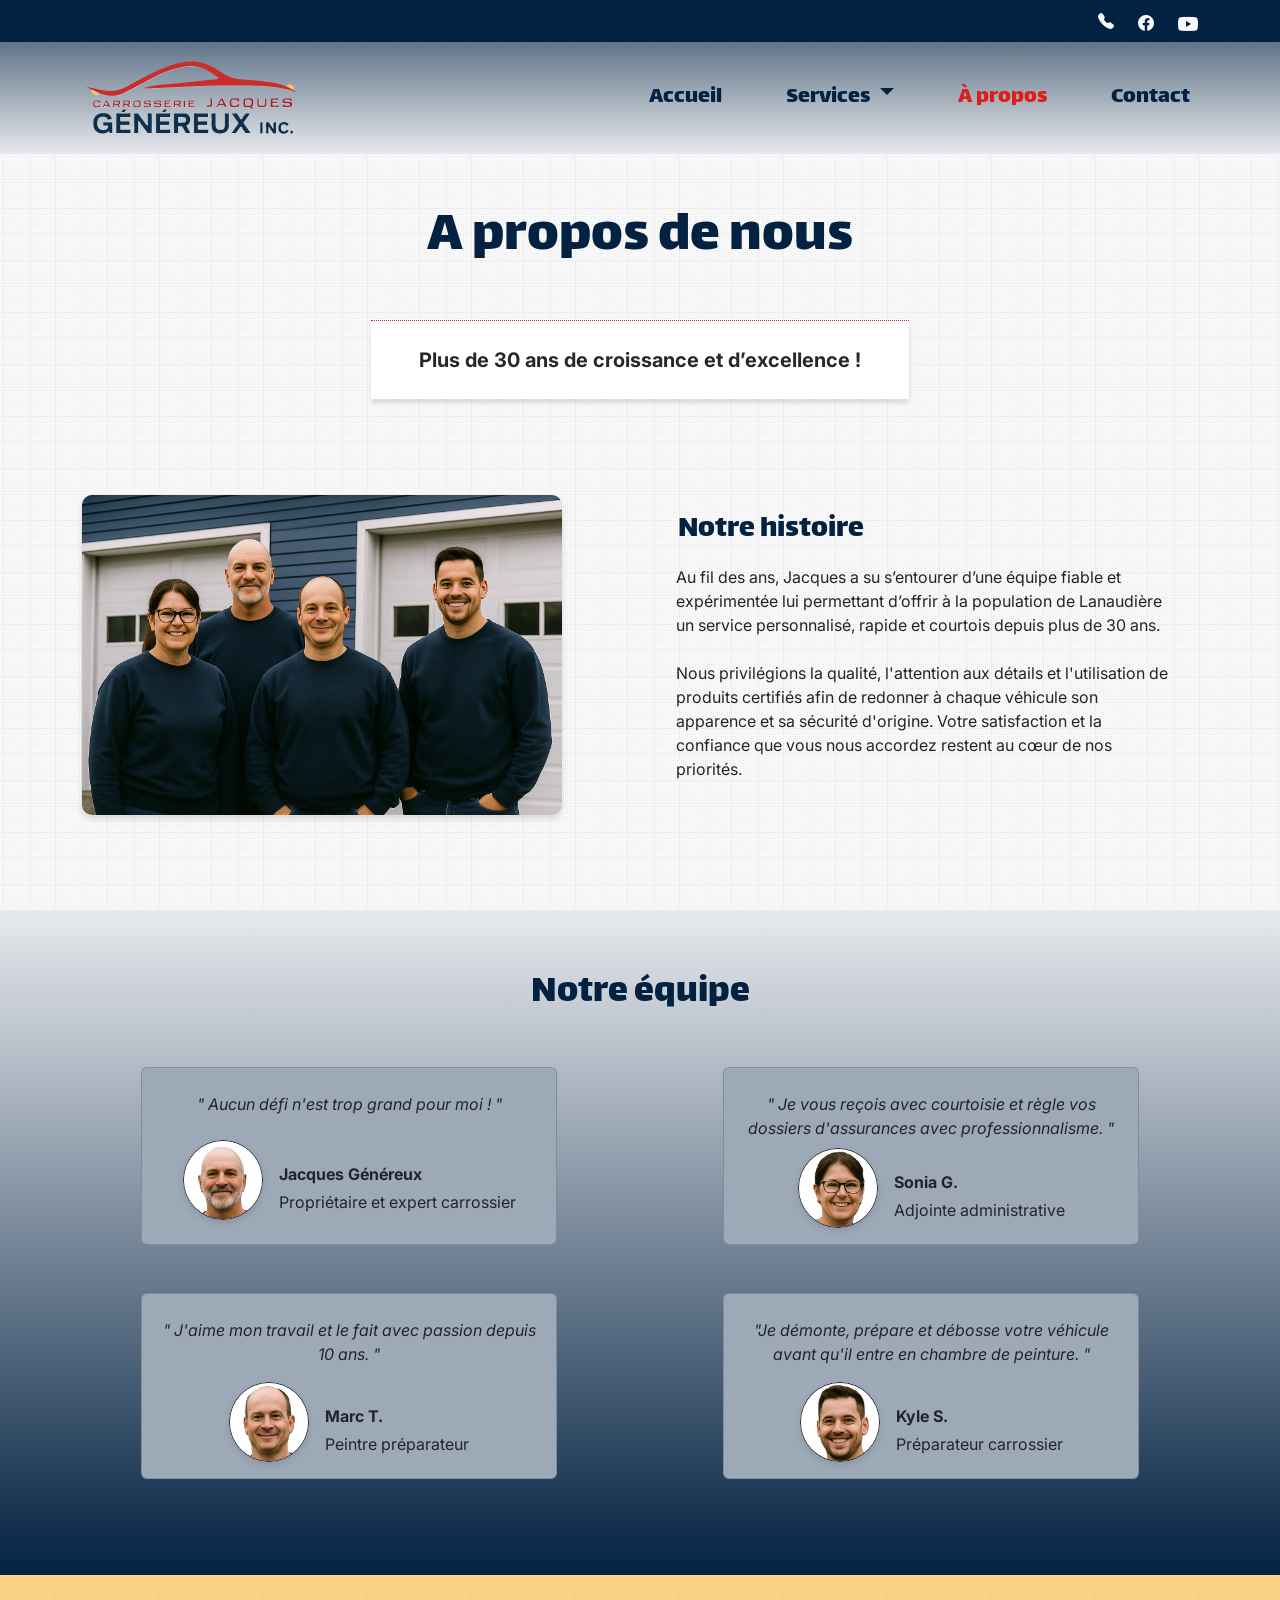
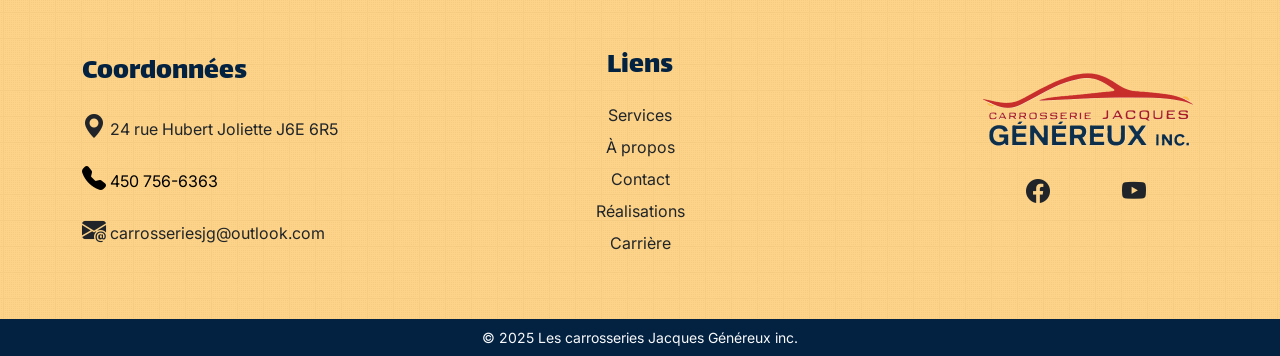
==== commit 898abfb0: "Ajustement style et responsive suite aux tests" ====
--- a/apropos.html
+++ b/apropos.html
@@ -58,8 +58,8 @@
                                 Services
                             </a>
                             <ul class="dropdown-menu" aria-labelledby="servicesDropdown">
-                                <li><a class="dropdown-item" href="services.html">Nos services</a></li>
-                                <li><a class="dropdown-item" href="realisations.html">Nos réalisations</a></li>
+                                <li><a class="dropdown-item fs-5" href="services.html">Nos services</a></li>
+                                <li><a class="dropdown-item fs-5" href="realisations.html">Nos réalisations</a></li>
                             </ul>
                         </li>
                         <li class="nav-item">
@@ -78,7 +78,7 @@
         <section class="container  pb-5">
             <h1 class="text-center pt-0 mt-5 mb-5">A propos de nous</h1>
             <div class="text-center">
-                <p class="fs-5 mb-3 mb-md-5 rounded-4 py-4 border-texte d-inline-block px-5 fw-bold">Plus de
+                <p class="fs-5 mb-3 mb-md-5 py-4 border-texte d-inline-block px-5 fw-bold">Plus de
                     30&nbsp;ans de croissance et d’excellence&nbsp;!</p>
             </div>
             <div class="row align-items-center align-items-lg-start mb-5 mt-5">
--- a/styles/style.css
+++ b/styles/style.css
@@ -195,10 +195,10 @@
 }
 
 .border-texte {
-  border: var(--text-info) 1px outset;
+  border-top: var(--text-error) 1px dotted;
   color: var(--text-info);
-  background: linear-gradient(to bottom, var(--bs-body-bg), var(--bg-warning-transparent));
-  box-shadow: 0 4px 6px rgba(0, 0, 0, 0.12);
+  background-color: var(--bg-white);
+  box-shadow: 0px 4px 4px rgba(0, 0, 0, 0.12);
 }
 
 /* Tableau Horaire */
@@ -206,8 +206,8 @@
   border-collapse: separate;
   border-spacing: 2px 4px;
   border: 1px solid var(--bs-header-bg);
-  border-radius: 10px;
-  background-color: var(--bg-info);
+  border-radius: 8px;
+  background-color: var(--bs-success);
   text-align: center;
   max-width: 400px;
   margin: 20px auto;
@@ -218,6 +218,7 @@
     padding: 6px 12px;
     border: 1px solid var(--bs-header-bg);
     background-color: var(--bs-body-bg);
+    border-radius: 8px 8px 8px 8px;
     color: var(--text-info);
   }
 
@@ -344,12 +345,12 @@
 
   @media (max-width:800px) {
     width: 24rem;
-   margin-left:inherit;
+    margin-left: inherit;
   }
 
   @media (max-width:400px) {
     width: 20rem;
-    margin-left:inherit;
+    margin-left: inherit;
   }
 
 }
--- a/styles/theme.css
+++ b/styles/theme.css
@@ -1,21 +1,18 @@
 :root {
-    --bs-border-color: #032242;
+
     --btn-text-color: #ffffff;
     --bs-primary: #e7e9ed;
     --bs-primary-rgb: rgb(231, 233, 237);
     --bg-primary: #e7e9ed;
     --bs-body-bg: #e7e9ed;
-
-    --text-primary: #e7e9ed;
-
-    --bs-custom: #5584c7;
-    --bs-custom-rgb: rgb(85, 132, 199);
+    --bg-white: #ffffff;
+    --bg-success: #9ea9b8;
+    --bg-success-rgb: rgb(158, 169, 184);
 
     --bs-success: #9ea9b8;
     --bs-success-rgb: rgb(158, 169, 184);
+    --bs-border-color: #032242;
 
-    --bg-success: #9ea9b8;
-    --bg-success-rgb: rgb(158, 169, 184);
 
     --bs-secondary: #032242;
     --bs-secondary-rgb: rgb(3, 34, 66);
@@ -58,7 +55,7 @@
     --text-warning: #fcaa13;
     --bg-warning: #fcaa13;
     --bg-warning-rgb: rgb(252, 170, 19);
-    --bg-warning-transparent: #aa751393;
+    --bg-warning-transparent: #fcaa137e;
 
     --text-error: #de1e1b;
     --bs-border-color-error: #de1e1b;
--- a/styles/components.css
+++ b/styles/components.css
@@ -1,5 +1,3 @@
-
-
 .btn-primary {
     --bs-btn-bg: var(--bs-secondary);
     --bs-btn-border-color: var(--bs-primary);
@@ -10,7 +8,7 @@
     --bs-btn-hover-border-color: color-mix(in srgb, var(--bs-success), black 25%);
     --bs-btn-active-bg: var(--bs-warning);
     --bs-btn-active-color: var(--text-info);
-     --bs-btn-active-border-color: var(--text-info);
+    --bs-btn-active-border-color: var(--text-info);
     border-radius: 10px;
     border-width: 1px;
     margin-top: 40px;
@@ -18,29 +16,26 @@
     font-size: 1.2rem;
 }
 
-
-.btn-success  {
+.btn-success {
     --bs-btn-bg: var(--bs-border-color-error);
     --bs-btn-border-color: var(--bs-primary);
     --bs-btn-color: var(--btn-text-color);
     --bs-btn-hover-bg: var(--bg-primary);
     --bs-btn-hover-color: var(--text-error);
-    --bs-btn-hover-border-color: color-mix(in srgb, var(--bs-success), black );
-   --bs-btn-active-bg: var(--bg-warning);
+    --bs-btn-hover-border-color: color-mix(in srgb, var(--bs-success), black);
+    --bs-btn-active-bg: var(--bg-warning);
     --bs-btn-active-color: var(--text-info);
     --bs-btn-active-border-color: var(--text-info);
-    
     border-radius: 10px;
     border-width: 1px;
     font-weight: 400;
     font-size: 1.2rem;
 }
 
-
 .carousel-control-prev-icon,
 .carousel-control-next-icon {
     filter: brightness(1);
-    background-color: var(--text-info);
+    background-color: var(--text-error);
     border-radius: 50%;
     padding: 10px;
 }
@@ -59,17 +54,20 @@
     line-height: 1.2;
 }
 
-
-.navbar-nav .nav-item  .nav-link.active, .navbar-nav .nav-link.show {
+.navbar-nav .nav-item .nav-link.active,
+.navbar-nav .nav-link.show {
     color: var(--bs-navbar-active-color-rgb);
     line-height: 1.2;
 }
 
 .nav-item {
-margin-left: 3rem;
+    margin-left: 3rem;
 }
 
 .bg-custom {
     background-color: #9ea9b8 !important;
 }
 
+.text-lighthover {
+   color: red;
+}
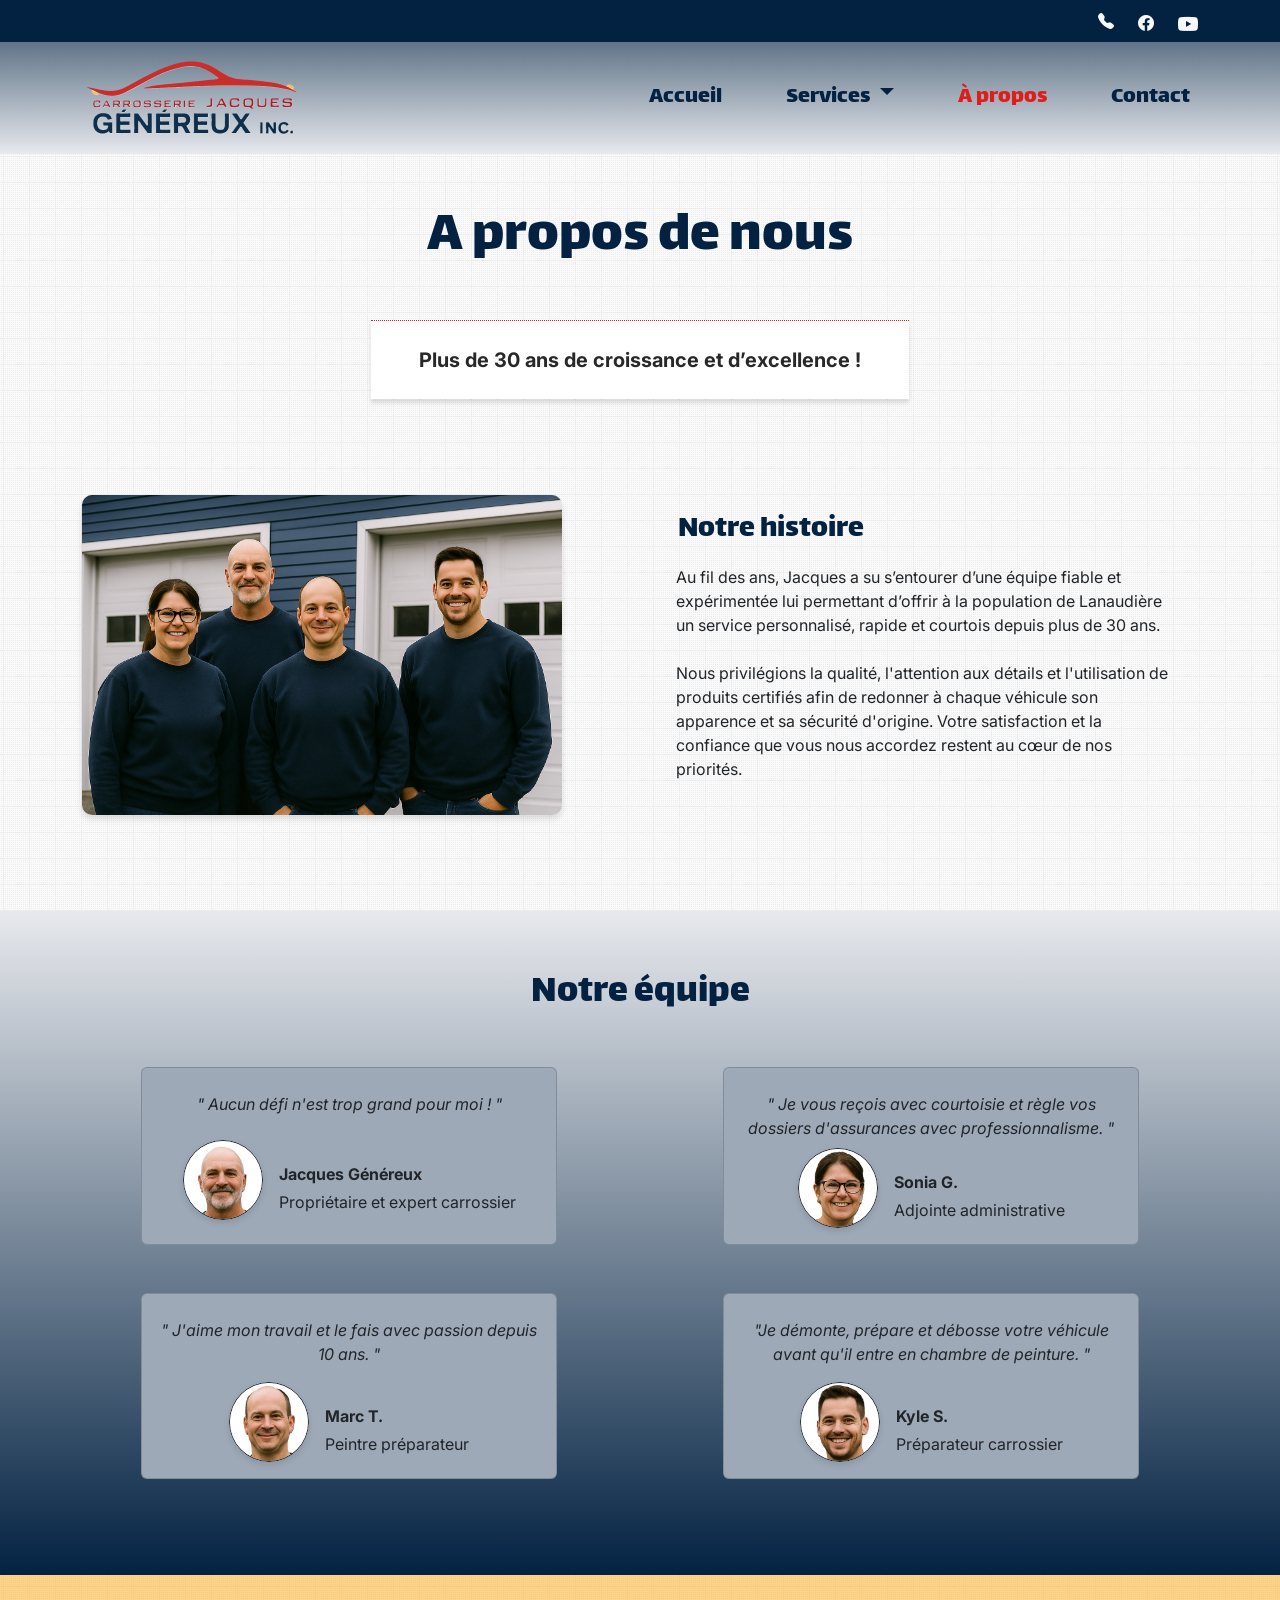
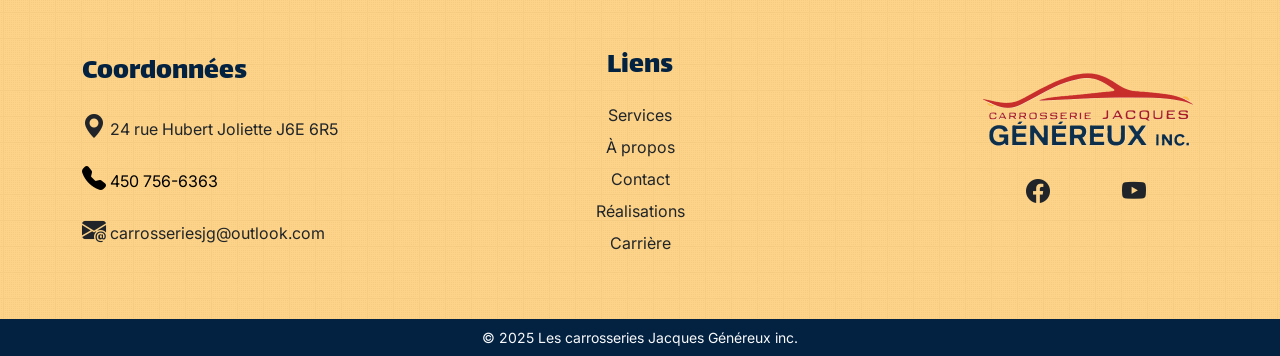
==== commit 44792f10: "Corrections finales suite aux tests et vérifications lors de la mise en ligne de la branche correcti" ====
--- a/apropos.html
+++ b/apropos.html
@@ -4,7 +4,7 @@
 <head>
     <meta charset="utf-8">
     <title>Les carrosseries Jacques Généreux inc.</title>
-    <meta name="description" content="Projet synthèse - Peinture Debosselage Roger Dubé Inc.">
+    <meta name="description" content="Projet synthèse - Les carrosseries Jacques Généreux inc. - À propos">
     <meta name="viewport" content="width=device-width, initial-scale=1">
     <link rel="preconnect" href="https://fonts.googleapis.com">
     <link rel="preconnect" href="https://fonts.gstatic.com" crossorigin>
@@ -85,8 +85,12 @@
                 <div
                     class=" col-12 order-1 col-md-12 order-md-1 col-lg-6 order-lg-2 text-center text-md-center text-lg-start mb-3">
                     <h2 class=" fs-2 text-md-center text-lg-start mx-lg-3">Notre histoire</h2>
-                    <p class="mb-0  mx-lg-4">Au fil des ans, Jacques a su s’entourer d’une équipe fiable et expérimentée lui permettant d’offrir à la population de Lanaudière un service personnalisé, rapide et courtois depuis plus de 30 ans. <br><br>
-                        Nous privilégions la qualité, l'attention aux détails et l'utilisation de produits certifiés afin de redonner à chaque véhicule son apparence et sa sécurité d'origine. Votre satisfaction et la confiance que vous nous accordez restent au cœur de nos priorités.
+                    <p class="mb-0  mx-lg-4">Au fil des ans, Jacques a su s’entourer d’une équipe fiable et expérimentée
+                        lui permettant d’offrir à la population de Lanaudière un service personnalisé, rapide et
+                        courtois depuis plus de 30 ans. <br><br>
+                        Nous privilégions la qualité, l'attention aux détails et l'utilisation de produits certifiés
+                        afin de redonner à chaque véhicule son apparence et sa sécurité d'origine. Votre satisfaction et
+                        la confiance que vous nous accordez restent au cœur de nos priorités.
                         <br>
                     </p>
                 </div>
@@ -150,7 +154,7 @@
                         <div class="card card-employe text-center  bg-custom">
                             <div class="card-body">
                                 <p class="card-title fst-italic mt-2">
-                                    "&nbsp;J'aime mon travail et le fait avec passion depuis 10 ans.&nbsp;"
+                                    "&nbsp;J'aime mon travail et le fais avec passion depuis 10 ans.&nbsp;"
                                 </p>
                                 <div
                                     class="d-flex flex-column flex-md-row align-items-center justify-content-center gap-3 mt-1 mt-md-3">
@@ -171,7 +175,8 @@
                         <div class="card card-employe text-center  bg-custom">
                             <div class="card-body">
                                 <p class="card-title fst-italic mt-2 ">
-                                    "Je démonte, prépare et débosse votre véhicule avant qu'il entre en chambre de peinture.&nbsp;"
+                                    "Je démonte, prépare et débosse votre véhicule avant qu'il entre en chambre de
+                                    peinture.&nbsp;"
                                 </p>
                                 <div
                                     class="d-flex flex-column flex-md-row align-items-center justify-content-center gap-3 mt-3">
@@ -189,7 +194,6 @@
                     </div>
                 </div>
             </div>
-
         </section>
     </main>
     <!-- Pied de page -->
@@ -199,14 +203,14 @@
                 <!-- Colonne 1 : Coordonnées -->
                 <div class="col-md-4 text-center text-md-start">
                     <h3 class="text-md-start mt-4 mb-4 mb-md-3">Coordonnées</h3>
-                    <p class="mb-3 fs-lg-5 fs-md-5 "><i
+                    <p class="mb-3 fs-lg-5 fs-md-5 text-lg-start text-md-center"><i
                             class="bi bi-geo-alt-fill me-1 fs-4 fs-md-5"></i>24&nbsp;rue&nbsp;Hubert&nbsp;Joliette&nbsp;J6E&nbsp;6R5
                     </p>
-                    <p class="mb-3 text-black"><i class="bi bi-telephone-fill me-1 fs-4"></i><a href="tel:+14507566363"
-                            class="" aria-label="14507566363">450
+                    <p class="mb-3 text-black text-lg-start text-md-center"><i class="bi bi-telephone-fill me-1 fs-4"></i><a href="tel:+14507566363"
+                             aria-label="14507566363">450
                             756-6363</a></p>
-                    <p class="mb-3 fs-lg-5 fs-md-5 "><i class="bi bi-envelope-at-fill me-1 fs-4"></i><a
-                            href="mailto:carrosseriesjg@outlook.com" class=""
+                    <p class="mb-3 fs-lg-5 fs-md-5 text-lg-start text-md-center"><i class="bi bi-envelope-at-fill me-1 fs-4"></i><a
+                            href="mailto:carrosseriesjg@outlook.com" 
                             aria-label="carrosseriesjg@outlook.com">carrosseriesjg@outlook.com</a></p>
                 </div>
                 <!-- Colonne 2 : Liens de navigation -->
--- a/styles/style.css
+++ b/styles/style.css
@@ -140,7 +140,6 @@
   }
 }
 
-
 /* Titre */
 h1 {
   font-family: "Lalezar", sans-serif;
@@ -224,7 +223,12 @@
 
   & th:first-child {
     text-align: left;
-    padding-left: 10px;
+    padding-left: 5px;
+  }
+
+  &#conges {
+    font-size: 13px;
+    max-width: 360px;
   }
 }
 
--- a/styles/theme.css
+++ b/styles/theme.css
@@ -1,25 +1,22 @@
 :root {
 
     --btn-text-color: #ffffff;
+
+    --bs-heading-color: #032242;
+
     --bs-primary: #e7e9ed;
     --bs-primary-rgb: rgb(231, 233, 237);
-    --bg-primary: #e7e9ed;
-    --bs-body-bg: #e7e9ed;
-    --bg-white: #ffffff;
-    --bg-success: #9ea9b8;
-    --bg-success-rgb: rgb(158, 169, 184);
+    --bs-body-bg: #E7E9ED;
+    --bs-body-bg-rgb: 231, 233, 237;
+    --bs-header-bg: #032242;
+    --bs-section-bg: #0323429a;
 
     --bs-success: #9ea9b8;
     --bs-success-rgb: rgb(158, 169, 184);
-    --bs-border-color: #032242;
-
-
     --bs-secondary: #032242;
     --bs-secondary-rgb: rgb(3, 34, 66);
-    --text-secondary: #032242;
-    --text-secondary-rgb: rgb(3, 34, 66);
-    --bg-secondary: #032242;
-    --bg-secondary-rgb: rgb(3, 34, 66);
+    --bs-border-color: #032242;
+    --bs-border-color-error: #de1e1b;
 
     --bs-dark: #032242;
     --bs-dark-rgb: 3, 34, 66;
@@ -36,29 +33,28 @@
     --bs-navbar-active-color: #de1e1b;
     --bs-navbar-active-color-rgb: rgb(222, 30, 27);
 
-    --bs-heading-color: #032242;
-
-    --bs-body-bg: #E7E9ED;
-    --bs-body-bg-rgb: 231, 233, 237;
-    --bs-header-bg: #032242;
-    --bs-section-bg: #0323429a;
-
     --bs-link-color: #282828;
     --bs-link-color-rgb: rgb(40, 40, 40);
     --bs-link-hover-color: #de1e1b;
     --bs-link-hover-color-rgb: rgb(222, 30, 27);
 
-    --text-primary: #e7e9ed;
-    --text-secondary: #032242;
-    --text-info: #282828;
-    --text-success: #9ea9b8;
-    --text-warning: #fcaa13;
+    --bg-primary: #e7e9ed;
+    --bg-white: #ffffff;
+    --bg-success: #9ea9b8;
+    --bg-success-rgb: rgb(158, 169, 184);
+    --bg-secondary: #032242;
+    --bg-secondary-rgb: rgb(3, 34, 66);
     --bg-warning: #fcaa13;
     --bg-warning-rgb: rgb(252, 170, 19);
     --bg-warning-transparent: #fcaa137e;
 
+    --text-secondary: #032242;
+    --text-secondary-rgb: rgb(3, 34, 66);
     --text-error: #de1e1b;
-    --bs-border-color-error: #de1e1b;
+    --text-primary: #e7e9ed;
+    --text-info: #282828;
+    --text-success: #9ea9b8;
+    --text-warning: #fcaa13;
 
     --bs-font-sans-serif: "Inter", sans-serif;
     --bs-text: "Lalezar", Helvetica, sans-serif;
--- a/styles/components.css
+++ b/styles/components.css
@@ -68,6 +68,3 @@
     background-color: #9ea9b8 !important;
 }
 
-.text-lighthover {
-   color: red;
-}
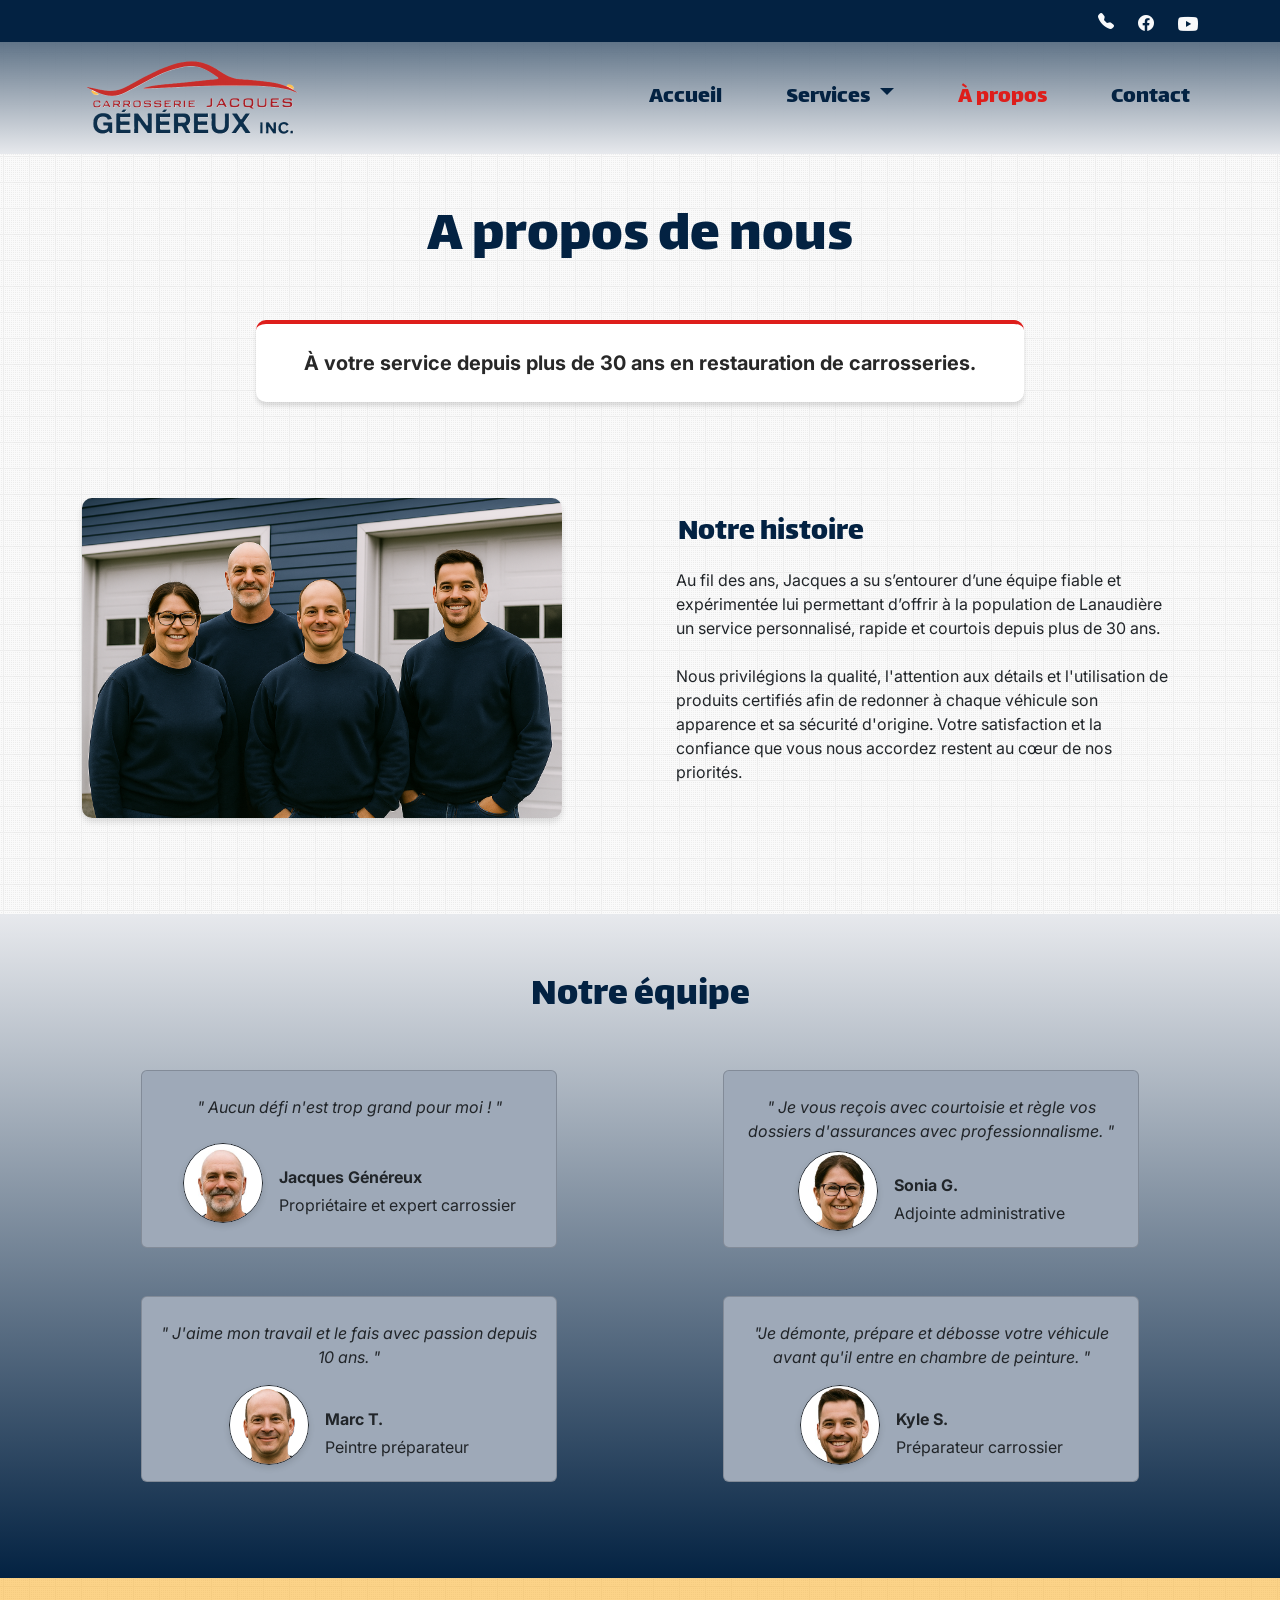
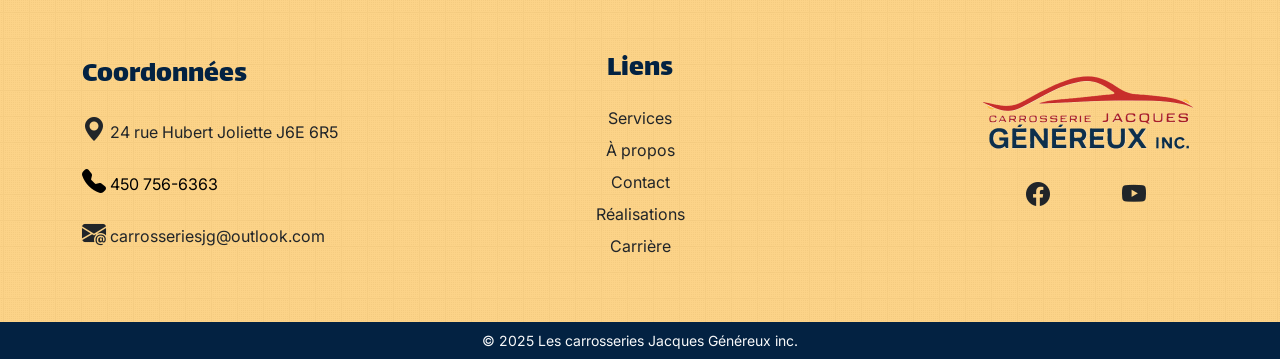
==== commit 7b720aab: "Remplacement de l'image Hero et modification de styles" ====
--- a/apropos.html
+++ b/apropos.html
@@ -78,8 +78,7 @@
         <section class="container  pb-5">
             <h1 class="text-center pt-0 mt-5 mb-5">A propos de nous</h1>
             <div class="text-center">
-                <p class="fs-5 mb-3 mb-md-5 py-4 border-texte d-inline-block px-5 fw-bold">Plus de
-                    30&nbsp;ans de croissance et d’excellence&nbsp;!</p>
+                <p class="fs-5 mb-3 mb-md-5 py-4 border-texte d-inline-block px-5 fw-bold">À votre service depuis plus de 30&nbsp;ans en restauration de carrosseries.</p>
             </div>
             <div class="row align-items-center align-items-lg-start mb-5 mt-5">
                 <div
--- a/styles/style.css
+++ b/styles/style.css
@@ -72,32 +72,35 @@
 
 /* Section Hero  */
 .hero {
-  background-image: linear-gradient(to top, rgba(255, 255, 255, 0), rgba(231, 233, 237, 0)), url("../images/hero-cropped.jpg");
-  background-size: auto, cover;
+  background-image: linear-gradient(to top, rgba(5, 5, 5, 0.644), rgba(0, 0, 0, 0.37)), url("../images/hero.png");
+   background-size: auto, cover;
   background-position: top, center;
-  min-height: 500px;
-  margin: 0;
-  padding: 0;
+  height: 550px;
+  padding: 20px;
+  margin: 60px 40px !important;
+  border-radius: 10px;
 
   & h1 {
-    color: var(--text-warning);
+    color: var(--text-primary);
     text-transform: var(--bs-body-bg);
-    background-color: #00020793;
-    margin-top: 100px;
+    margin-top: 10px;
     text-shadow: 0 0 10px var(--text-error), 0 0 20px var(--text-error);
 
   }
 
   @media (max-width:800px) {
-    background-image: linear-gradient(to top, rgba(5, 5, 5, 0.397), rgba(0, 0, 0, 0.548)), url("../images/hero-cropped.jpg");
+    background-image: linear-gradient(to top, rgba(5, 5, 5, 0.466), rgba(0, 0, 0, 0.863)), url("../images/hero.png");
     background-size: auto, cover;
     background-position: top, center;
-    min-height: 50% !important;
+    height:550px;
+    padding: 20px;
+    margin: 60px 40px !important;
+
 
     & h1 {
-      color: var(--text-warning);
+      color: var(--text-primary);
       background-color: inherit;
-      margin-top: 100px;
+      margin-top: 30px;
       text-shadow: 0 0 10px var(--text-error), 0 0 20px var(--text-info);
       transition: text-shadow 0.3s ease;
     }
@@ -194,7 +197,8 @@
 }
 
 .border-texte {
-  border-top: var(--text-error) 1px dotted;
+  border-top: var(--text-error) 4px solid;
+  border-radius: 10px;
   color: var(--text-info);
   background-color: var(--bg-white);
   box-shadow: 0px 4px 4px rgba(0, 0, 0, 0.12);
--- a/styles/components.css
+++ b/styles/components.css
@@ -5,7 +5,7 @@
     --bs-btn-hover-color: var(--btn-text-color);
     --bs-btn-hover-bg: var(--bg-primary);
     --bs-btn-hover-color: var(--text-secondary);
-    --bs-btn-hover-border-color: color-mix(in srgb, var(--bs-success), black 25%);
+    --bs-btn-hover-border-color: color-mix(in srgb, rgb(158, 169, 184), black 25%);
     --bs-btn-active-bg: var(--bs-warning);
     --bs-btn-active-color: var(--text-info);
     --bs-btn-active-border-color: var(--text-info);
@@ -22,7 +22,7 @@
     --bs-btn-color: var(--btn-text-color);
     --bs-btn-hover-bg: var(--bg-primary);
     --bs-btn-hover-color: var(--text-error);
-    --bs-btn-hover-border-color: color-mix(in srgb, var(--bs-success), black);
+    --bs-btn-hover-border-color: color-mix(in srgb, rgb(158, 169, 184), black);
     --bs-btn-active-bg: var(--bg-warning);
     --bs-btn-active-color: var(--text-info);
     --bs-btn-active-border-color: var(--text-info);
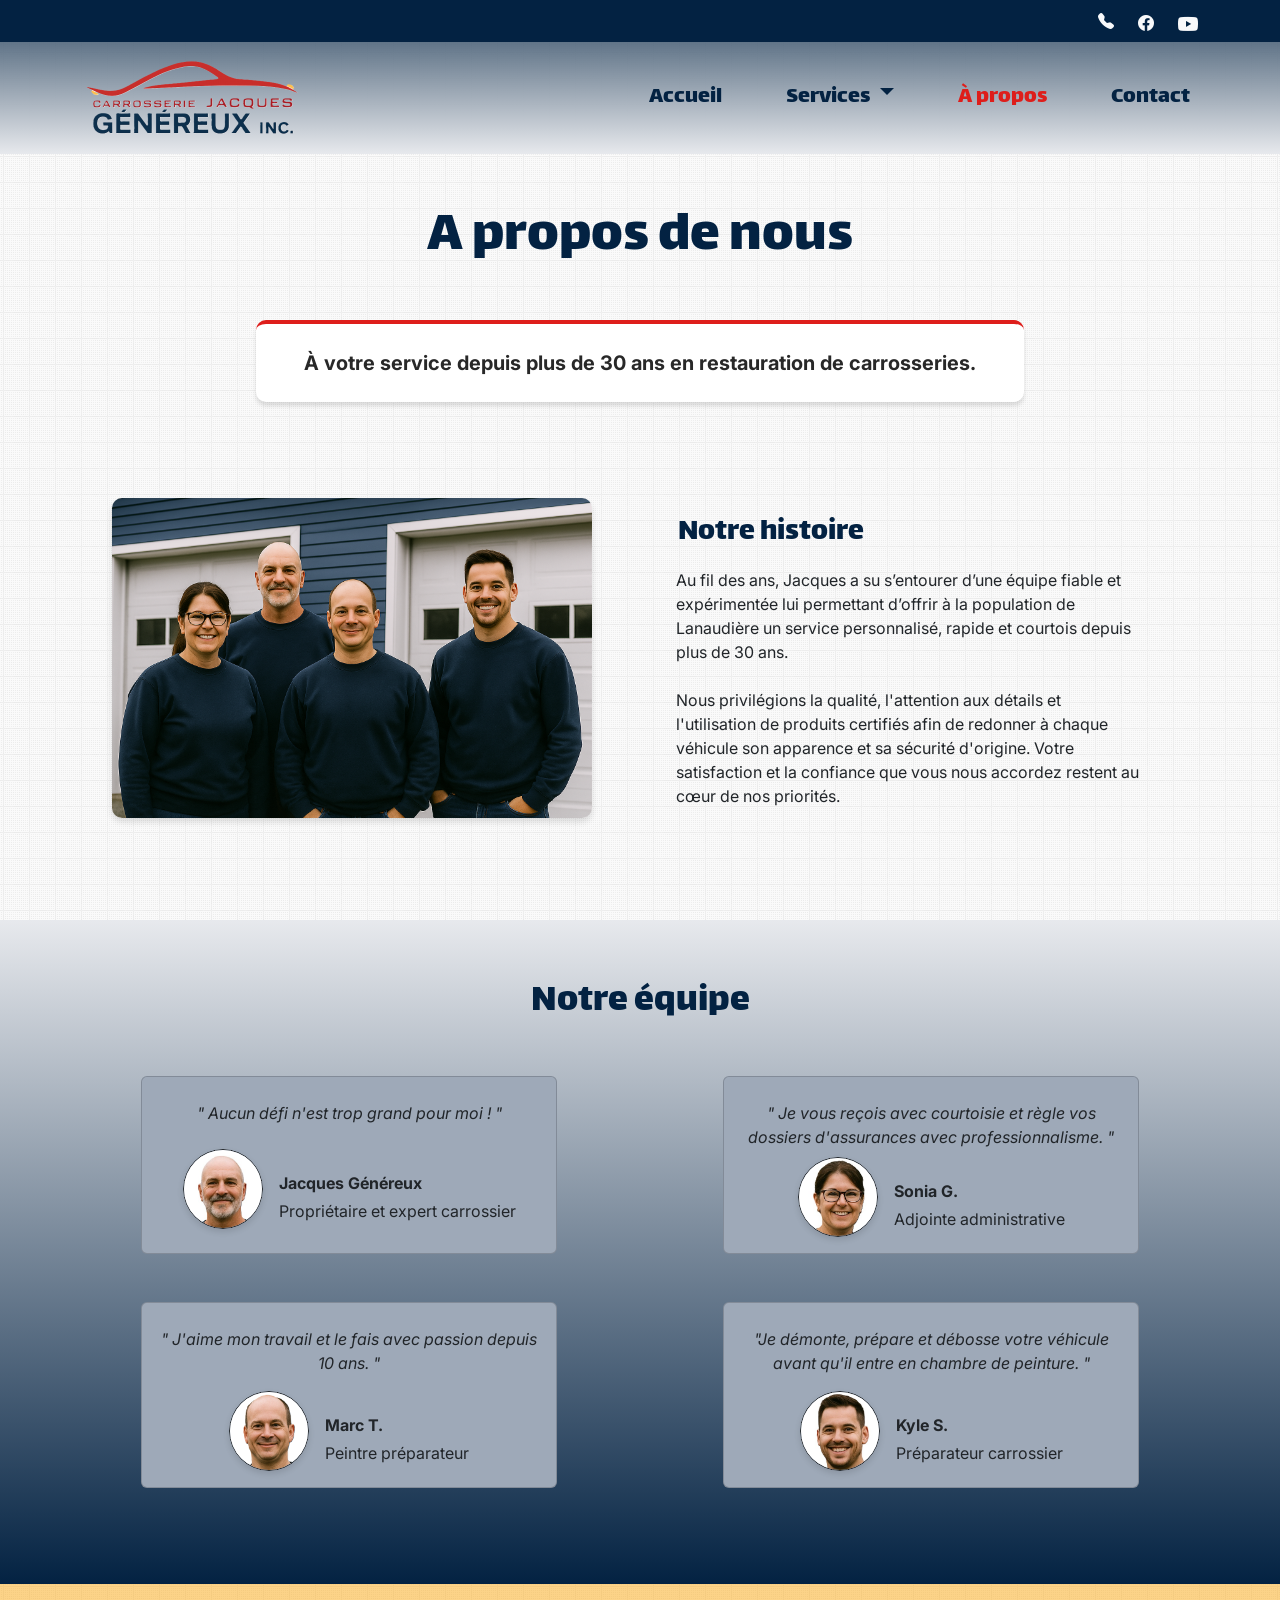
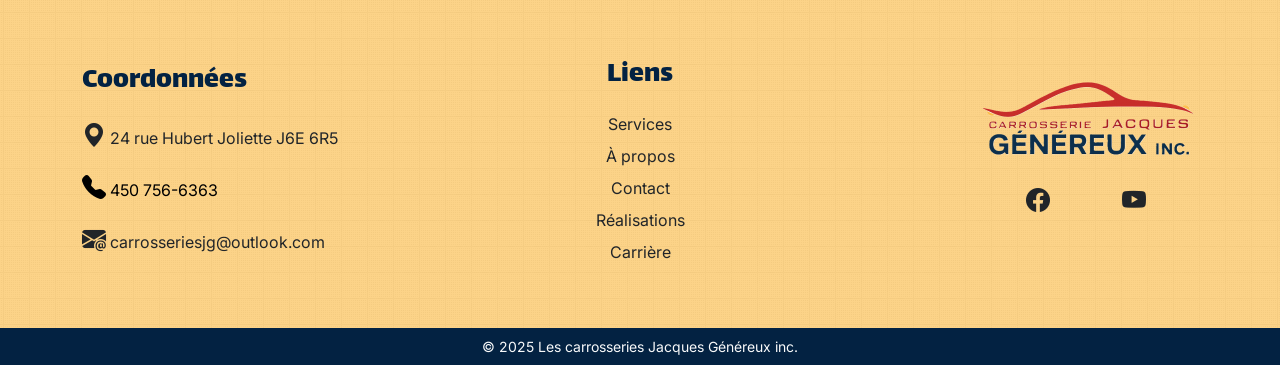
==== commit 46801135: "Derniers ajustements responsives et grand ecran, retirer les points exclamations, ajouter une image " ====
--- a/apropos.html
+++ b/apropos.html
@@ -80,7 +80,7 @@
             <div class="text-center">
                 <p class="fs-5 mb-3 mb-md-5 py-4 border-texte d-inline-block px-5 fw-bold">À votre service depuis plus de 30&nbsp;ans en restauration de carrosseries.</p>
             </div>
-            <div class="row align-items-center align-items-lg-start mb-5 mt-5">
+            <div class="row align-items-center align-items-lg-start mb-5 mt-5 section-resserree">
                 <div
                     class=" col-12 order-1 col-md-12 order-md-1 col-lg-6 order-lg-2 text-center text-md-center text-lg-start mb-3">
                     <h2 class=" fs-2 text-md-center text-lg-start mx-lg-3">Notre histoire</h2>
--- a/styles/style.css
+++ b/styles/style.css
@@ -72,8 +72,8 @@
 
 /* Section Hero  */
 .hero {
-  background-image: linear-gradient(to top, rgba(5, 5, 5, 0.644), rgba(0, 0, 0, 0.37)), url("../images/hero.png");
-   background-size: auto, cover;
+  background-image: linear-gradient(to top, rgba(5, 5, 5, 0.171), rgba(0, 0, 0, 0.137)), url("../images/hero.png");
+  background-size: auto, cover;
   background-position: top, center;
   height: 550px;
   padding: 20px;
@@ -82,27 +82,43 @@
 
   & h1 {
     color: var(--text-primary);
+
     text-transform: var(--bs-body-bg);
     margin-top: 10px;
     text-shadow: 0 0 10px var(--text-error), 0 0 20px var(--text-error);
 
   }
 
-  @media (max-width:800px) {
-    background-image: linear-gradient(to top, rgba(5, 5, 5, 0.466), rgba(0, 0, 0, 0.863)), url("../images/hero.png");
+  & p {
+    position: relative;
+    color: var(--text-primary);
+    text-shadow: 0 0 10px var(--text-info);
+    padding: 10px 15px;
+    display: inline-block;
+    z-index: 1;
+
+
+    &::before {
+      content: "";
+      position: absolute;
+      inset: 0;
+      background: rgba(0, 2, 14, 0.6);
+      border-radius: 10px;
+      filter: blur(10px);
+      z-index: -1;
+    }
+  }
+
+  @media (max-width:800px) {
+    background-image: linear-gradient(to top, rgba(5, 5, 5, 0), rgba(0, 0, 0, 0.397)), url("../images/hero-cropped.png");
     background-size: auto, cover;
     background-position: top, center;
-    height:550px;
-    padding: 20px;
-    margin: 60px 40px !important;
+    padding: 10px;
+    margin: 60px 20px !important;
 
 
     & h1 {
-      color: var(--text-primary);
-      background-color: inherit;
-      margin-top: 30px;
-      text-shadow: 0 0 10px var(--text-error), 0 0 20px var(--text-info);
-      transition: text-shadow 0.3s ease;
+      margin: 30px 0 30px 0;
     }
 
   }
@@ -153,7 +169,7 @@
   padding-top: 70px;
 
   @media (max-width:800px) {
-    font-size: 35px;
+    font-size: 45px;
     line-height: 50px;
     padding-top: 50px;
   }
@@ -236,6 +252,12 @@
   }
 }
 
+@media (min-width: 1200px) {
+    .section-resserree {
+        max-width: 1080px; 
+        margin: 0 auto;
+    }
+}
 
 /* Cartes pivotantes*/
 
